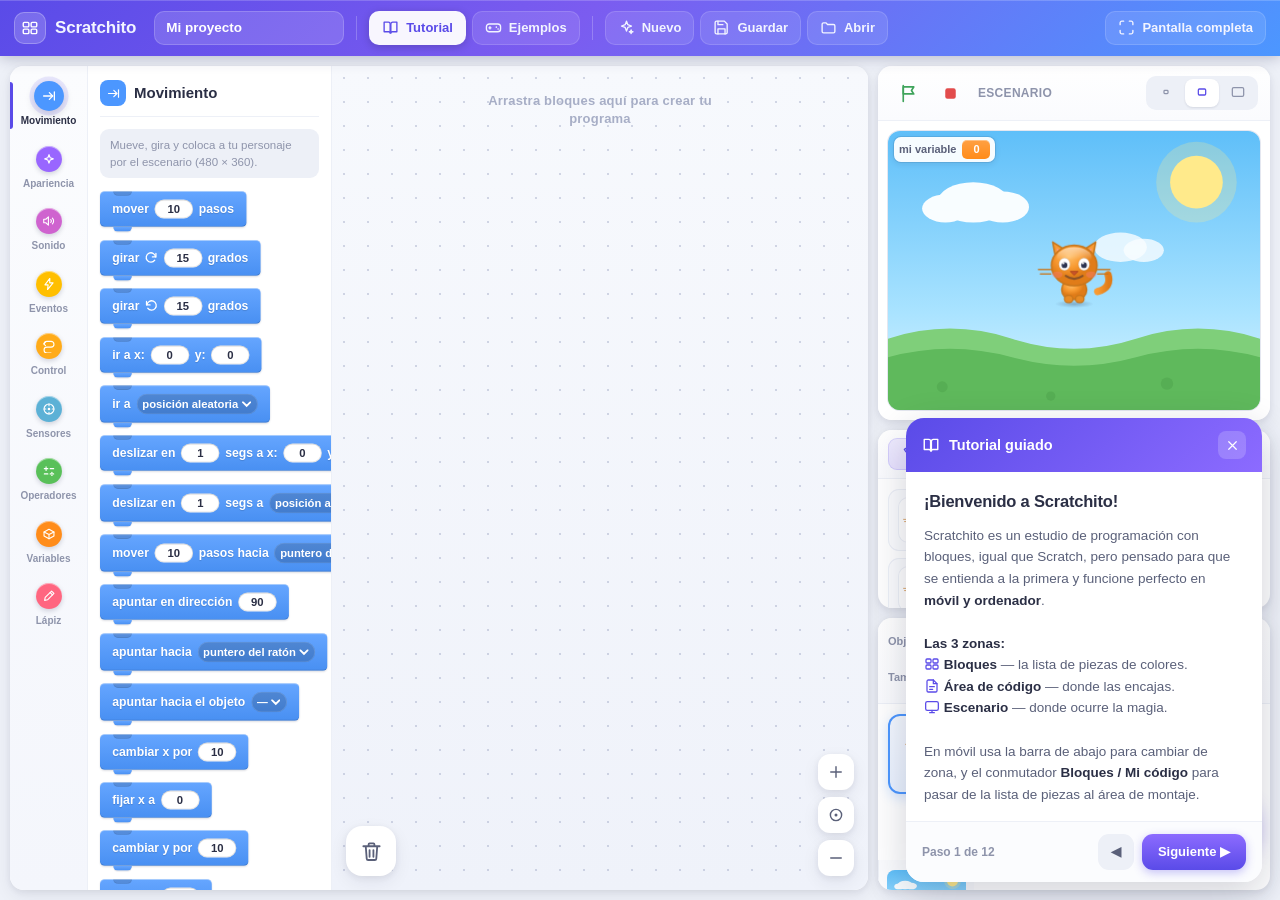
==== src.html @ 015745b8 "Scratchito: réplica de Scratch 3.0 en español para móvil y escritorio" ====
<!DOCTYPE html>
<html lang="es">
<head>
<meta charset="utf-8">
<meta name="viewport" content="width=device-width,initial-scale=1,maximum-scale=1,user-scalable=no,viewport-fit=cover">
<meta name="theme-color" content="#5A4BE8">
<title>Scratchito · Estudio de programación con bloques</title>
<link rel="icon" href="data:image/svg+xml,%3Csvg xmlns='http://www.w3.org/2000/svg' viewBox='0 0 24 24'%3E%3Crect width='24' height='24' rx='6' fill='%235A4BE8'/%3E%3Cg fill='white'%3E%3Crect x='4.5' y='5' width='6.4' height='5.4' rx='1.4'/%3E%3Crect x='13.1' y='5' width='6.4' height='5.4' rx='1.4'/%3E%3Crect x='4.5' y='13.6' width='6.4' height='5.4' rx='1.4'/%3E%3Crect x='13.1' y='13.6' width='6.4' height='5.4' rx='1.4'/%3E%3C/g%3E%3C/svg%3E">
<link rel="stylesheet" href="icons.css">
<link rel="stylesheet" href="styles.css">
</head>
<body data-view="stage" data-pane="palette">
<div id="app">

  <!-- ===== Barra superior ===== -->
  <header class="topbar">
    <div class="logo"><span class="cat"><span class="ic ic-bricks"></span></span><span class="t">Scratchito</span></div>
    <input class="projname" id="projName" placeholder="Mi proyecto" value="Mi proyecto">
    <div class="sep"></div>
    <button class="tbtn primary" id="btnTut"><span class="ic ic-book"></span><span class="t">Tutorial</span></button>
    <button class="tbtn" id="btnEjemplos"><span class="ic ic-game"></span><span class="t">Ejemplos</span></button>
    <div class="sep"></div>
    <button class="tbtn" id="btnNew"><span class="ic ic-sparkle"></span><span class="t">Nuevo</span></button>
    <button class="tbtn" id="btnSave"><span class="ic ic-save"></span><span class="t">Guardar</span></button>
    <button class="tbtn" id="btnLoad"><span class="ic ic-folder"></span><span class="t">Abrir</span></button>
    <input type="file" id="fileIn" accept=".json" class="hidden">
    <div class="spacer"></div>
    <button class="tbtn" id="btnFull"><span class="ic ic-expand"></span><span class="t">Pantalla completa</span></button>
  </header>

  <!-- Barra de ejecución fija (solo móvil) -->
  <div class="runbar" id="runbar">
    <button class="runbtn run-go" id="mFlag" title="Ejecutar"><span class="ic ic-flag"></span></button>
    <button class="runbtn run-stop" id="mStop" title="Detener"><span class="ic ic-stop"></span></button>
    <span class="rb-name" id="mName">Mi proyecto</span>
    <button class="rb-menu" id="mMenu" title="Más opciones"><span class="ic ic-dots"></span></button>
  </div>

  <div class="main">

    <!-- ===== Editor: rail + paleta + lienzo ===== -->
    <section class="editor">
      <div class="codeswitch">
        <button data-pane="palette" class="on"><span class="ic ic-bricks"></span> Bloques</button>
        <button data-pane="canvas"><span class="ic ic-script"></span> Mi código <span id="blkCount"></span></button>
      </div>
      <nav class="cats" id="cats"></nav>
      <div class="palette" id="palette"></div>
      <div class="canvas-wrap">
        <div id="canvas"><div id="scriptLayer"></div></div>
        <div class="canvas-hint" id="canvasHint">Arrastra bloques aquí para crear tu programa</div>
        <button class="trash" id="trash" title="Arrastra un bloque aquí para borrarlo"><span class="ic ic-trash ic-xl"></span></button>
        <div class="canvas-tools">
          <button class="ctool" id="zin" title="Acercar"><span class="ic ic-plus"></span></button>
          <button class="ctool" id="zreset" title="Tamaño normal"><span class="ic ic-target"></span></button>
          <button class="ctool" id="zout" title="Alejar"><span class="ic ic-minus"></span></button>
        </div>
      </div>
    </section>

    <!-- ===== Escenario + paneles ===== -->
    <aside class="stage-col">

      <div class="stage-card-main">
        <div class="stage-head">
          <button class="runbtn run-go" id="flag" title="Ejecutar (bandera verde)"><span class="ic ic-flag"></span></button>
          <button class="runbtn run-stop" id="stopb" title="Detener todo"><span class="ic ic-stop"></span></button>
          <span class="stage-title">Escenario</span>
          <div class="size-btns">
            <button data-mode="small" title="Pequeño"><span class="ic ic-sq-s"></span></button>
            <button data-mode="normal" class="active" title="Normal"><span class="ic ic-sq-m"></span></button>
            <button data-mode="big" title="Grande"><span class="ic ic-sq-l"></span></button>
          </div>
        </div>
        <div class="stage-holder">
          <div id="stage">
            <img id="stageBg" alt="">
            <canvas id="penLayer" width="480" height="360"></canvas>
            <div id="askBox"><input id="askInput" placeholder="Escribe tu respuesta..."><button id="askOk"><span class="ic ic-check"></span></button></div>
          </div>
        </div>
      </div>

      <div class="right-stack">

        <div class="card" style="flex:0 1 auto;max-height:238px">
          <div class="tabs">
            <button class="tab active" data-tab="costumes"><span class="ic ic-shirt"></span> Disfraces</button>
            <button class="tab" data-tab="sounds"><span class="ic ic-speaker"></span> Sonidos</button>
          </div>
          <div id="assetsPane"></div>
        </div>

        <div class="card sprite-panel" style="flex:1 1 auto">
          <div class="sprite-list-wrap">
            <div class="sp-info">
              <label class="sp-field">Objeto <input id="fName" class="name"></label>
              <label class="sp-field">x <input id="fX" inputmode="numeric"></label>
              <label class="sp-field">y <input id="fY" inputmode="numeric"></label>
              <label class="sp-field">Tam <input id="fSize" inputmode="numeric"></label>
              <label class="sp-field">Dir <input id="fDir" inputmode="numeric"></label>
              <button id="fShow" title="Mostrar / ocultar"><span class="ic ic-eye"></span></button>
            </div>
            <div class="sprite-list" id="spriteList"></div>
            <button class="addbtn" id="addSprite" title="Añadir personaje"><span class="ic ic-user-plus ic-xl"></span></button>
          </div>
          <div class="stage-card">
            <img class="thumb" id="stageThumb" alt="">
            Fondo
            <button class="minibtn accent" id="addBackdrop" style="margin-top:8px;width:100%"><span class="ic ic-image"></span></button>
          </div>
        </div>

      </div>
    </aside>
  </div>

  <!-- ===== Barra inferior móvil ===== -->
  <nav class="mobile-tabs">
    <button data-view="stage"><span class="ic ic-stage ic-xl"></span>Escenario</button>
    <button data-view="code"><span class="ic ic-bricks ic-xl"></span>Código</button>
    <button data-view="assets"><span class="ic ic-shirt ic-xl"></span>Recursos</button>
  </nav>
  <button class="fab-swap" id="fabSwap" title="Cambiar entre bloques y código"><span class="ic ic-script"></span></button>
</div>

<!-- ===== Tutorial ===== -->
<div id="tutorial">
  <header><span class="ic ic-book"></span> Tutorial guiado <button class="x" id="tutClose"><span class="ic ic-close"></span></button></header>
  <div id="tutStep"></div>
  <div id="tutFoot">
    <span class="prog" id="tutProg"></span>
    <div style="flex:1"></div>
    <button class="ghost" id="tutPrev">◀</button>
    <button id="tutNext">Siguiente ▶</button>
  </div>
</div>

<!-- ===== Modal selector ===== -->
<div class="modal-bg" id="picker">
  <div class="modal">
    <header><span id="pickerTitle">Elegir</span><button class="x" id="pickerClose"><span class="ic ic-close"></span></button></header>
    <div class="body" id="pickerBody"></div>
  </div>
</div>

<div class="toast" id="toast"></div>

<script src="assets.js"></script>
<script src="library.js"></script>
<script src="blocks.js"></script>
<script src="app.js"></script>
<script src="tutorial.js"></script>
</body>
</html>
---- icons.css ----
/* ===================================================================
   SISTEMA DE ICONOS CSS
   Iconos vectoriales dibujados con máscaras SVG: heredan el color del
   texto (currentColor), son nítidos en cualquier pantalla y sustituyen
   por completo a los emojis del interfaz.
   =================================================================== */
.ic{
  display:inline-block;width:1.15em;height:1.15em;flex:0 0 auto;vertical-align:-.19em;
  background-color:currentColor;
  -webkit-mask-repeat:no-repeat;mask-repeat:no-repeat;
  -webkit-mask-position:center;mask-position:center;
  -webkit-mask-size:contain;mask-size:contain;
}
.ic-lg{width:1.5em;height:1.5em;vertical-align:-.32em}
.ic-xl{width:22px;height:22px}

.ic-flag{-webkit-mask-image:url("data:image/svg+xml,%3Csvg%20xmlns%3D%27http%3A%2F%2Fwww.w3.org%2F2000%2Fsvg%27%20viewBox%3D%270%200%2024%2024%27%20fill%3D%27none%27%20stroke%3D%27black%27%20stroke-width%3D%271.9%27%20stroke-linecap%3D%27round%27%20stroke-linejoin%3D%27round%27%3E%3Cpath%20d%3D%27M6%203v18%27%2F%3E%3Cpath%20d%3D%27M6%204.5h12l-2.6%204%202.6%204H6z%27%2F%3E%3C%2Fsvg%3E");mask-image:url("data:image/svg+xml,%3Csvg%20xmlns%3D%27http%3A%2F%2Fwww.w3.org%2F2000%2Fsvg%27%20viewBox%3D%270%200%2024%2024%27%20fill%3D%27none%27%20stroke%3D%27black%27%20stroke-width%3D%271.9%27%20stroke-linecap%3D%27round%27%20stroke-linejoin%3D%27round%27%3E%3Cpath%20d%3D%27M6%203v18%27%2F%3E%3Cpath%20d%3D%27M6%204.5h12l-2.6%204%202.6%204H6z%27%2F%3E%3C%2Fsvg%3E")}
.ic-stop{-webkit-mask-image:url("data:image/svg+xml,%3Csvg%20xmlns%3D%27http%3A%2F%2Fwww.w3.org%2F2000%2Fsvg%27%20viewBox%3D%270%200%2024%2024%27%20fill%3D%27none%27%20stroke%3D%27black%27%20stroke-width%3D%271.9%27%20stroke-linecap%3D%27round%27%20stroke-linejoin%3D%27round%27%3E%3Crect%20x%3D%276%27%20y%3D%276%27%20width%3D%2712%27%20height%3D%2712%27%20rx%3D%272.5%27%20fill%3D%27black%27%20stroke%3D%27none%27%2F%3E%3C%2Fsvg%3E");mask-image:url("data:image/svg+xml,%3Csvg%20xmlns%3D%27http%3A%2F%2Fwww.w3.org%2F2000%2Fsvg%27%20viewBox%3D%270%200%2024%2024%27%20fill%3D%27none%27%20stroke%3D%27black%27%20stroke-width%3D%271.9%27%20stroke-linecap%3D%27round%27%20stroke-linejoin%3D%27round%27%3E%3Crect%20x%3D%276%27%20y%3D%276%27%20width%3D%2712%27%20height%3D%2712%27%20rx%3D%272.5%27%20fill%3D%27black%27%20stroke%3D%27none%27%2F%3E%3C%2Fsvg%3E")}
.ic-book{-webkit-mask-image:url("data:image/svg+xml,%3Csvg%20xmlns%3D%27http%3A%2F%2Fwww.w3.org%2F2000%2Fsvg%27%20viewBox%3D%270%200%2024%2024%27%20fill%3D%27none%27%20stroke%3D%27black%27%20stroke-width%3D%271.9%27%20stroke-linecap%3D%27round%27%20stroke-linejoin%3D%27round%27%3E%3Cpath%20d%3D%27M3%204.5h6a2.5%202.5%200%200%201%202.5%202.5v13a2%202%200%200%200-2-2H3z%27%2F%3E%3Cpath%20d%3D%27M21%204.5h-6A2.5%202.5%200%200%200%2012.5%207v13a2%202%200%200%201%202-2H21z%27%2F%3E%3C%2Fsvg%3E");mask-image:url("data:image/svg+xml,%3Csvg%20xmlns%3D%27http%3A%2F%2Fwww.w3.org%2F2000%2Fsvg%27%20viewBox%3D%270%200%2024%2024%27%20fill%3D%27none%27%20stroke%3D%27black%27%20stroke-width%3D%271.9%27%20stroke-linecap%3D%27round%27%20stroke-linejoin%3D%27round%27%3E%3Cpath%20d%3D%27M3%204.5h6a2.5%202.5%200%200%201%202.5%202.5v13a2%202%200%200%200-2-2H3z%27%2F%3E%3Cpath%20d%3D%27M21%204.5h-6A2.5%202.5%200%200%200%2012.5%207v13a2%202%200%200%201%202-2H21z%27%2F%3E%3C%2Fsvg%3E")}
.ic-game{-webkit-mask-image:url("data:image/svg+xml,%3Csvg%20xmlns%3D%27http%3A%2F%2Fwww.w3.org%2F2000%2Fsvg%27%20viewBox%3D%270%200%2024%2024%27%20fill%3D%27none%27%20stroke%3D%27black%27%20stroke-width%3D%271.9%27%20stroke-linecap%3D%27round%27%20stroke-linejoin%3D%27round%27%3E%3Crect%20x%3D%272%27%20y%3D%277%27%20width%3D%2720%27%20height%3D%2711%27%20rx%3D%274%27%2F%3E%3Cpath%20d%3D%27M7%2011v3M5.5%2012.5h3%27%2F%3E%3Ccircle%20cx%3D%2716%27%20cy%3D%2711.5%27%20r%3D%271.1%27%20fill%3D%27black%27%20stroke%3D%27none%27%2F%3E%3Ccircle%20cx%3D%2718.5%27%20cy%3D%2714%27%20r%3D%271.1%27%20fill%3D%27black%27%20stroke%3D%27none%27%2F%3E%3C%2Fsvg%3E");mask-image:url("data:image/svg+xml,%3Csvg%20xmlns%3D%27http%3A%2F%2Fwww.w3.org%2F2000%2Fsvg%27%20viewBox%3D%270%200%2024%2024%27%20fill%3D%27none%27%20stroke%3D%27black%27%20stroke-width%3D%271.9%27%20stroke-linecap%3D%27round%27%20stroke-linejoin%3D%27round%27%3E%3Crect%20x%3D%272%27%20y%3D%277%27%20width%3D%2720%27%20height%3D%2711%27%20rx%3D%274%27%2F%3E%3Cpath%20d%3D%27M7%2011v3M5.5%2012.5h3%27%2F%3E%3Ccircle%20cx%3D%2716%27%20cy%3D%2711.5%27%20r%3D%271.1%27%20fill%3D%27black%27%20stroke%3D%27none%27%2F%3E%3Ccircle%20cx%3D%2718.5%27%20cy%3D%2714%27%20r%3D%271.1%27%20fill%3D%27black%27%20stroke%3D%27none%27%2F%3E%3C%2Fsvg%3E")}
.ic-sparkle{-webkit-mask-image:url("data:image/svg+xml,%3Csvg%20xmlns%3D%27http%3A%2F%2Fwww.w3.org%2F2000%2Fsvg%27%20viewBox%3D%270%200%2024%2024%27%20fill%3D%27none%27%20stroke%3D%27black%27%20stroke-width%3D%271.9%27%20stroke-linecap%3D%27round%27%20stroke-linejoin%3D%27round%27%3E%3Cpath%20d%3D%27M12%203l1.9%205.1L19%2010l-5.1%201.9L12%2017l-1.9-5.1L5%2010l5.1-1.9z%27%2F%3E%3Cpath%20d%3D%27M18.5%2015.5l.7%201.8%201.8.7-1.8.7-.7%201.8-.7-1.8-1.8-.7%201.8-.7z%27%2F%3E%3C%2Fsvg%3E");mask-image:url("data:image/svg+xml,%3Csvg%20xmlns%3D%27http%3A%2F%2Fwww.w3.org%2F2000%2Fsvg%27%20viewBox%3D%270%200%2024%2024%27%20fill%3D%27none%27%20stroke%3D%27black%27%20stroke-width%3D%271.9%27%20stroke-linecap%3D%27round%27%20stroke-linejoin%3D%27round%27%3E%3Cpath%20d%3D%27M12%203l1.9%205.1L19%2010l-5.1%201.9L12%2017l-1.9-5.1L5%2010l5.1-1.9z%27%2F%3E%3Cpath%20d%3D%27M18.5%2015.5l.7%201.8%201.8.7-1.8.7-.7%201.8-.7-1.8-1.8-.7%201.8-.7z%27%2F%3E%3C%2Fsvg%3E")}
.ic-save{-webkit-mask-image:url("data:image/svg+xml,%3Csvg%20xmlns%3D%27http%3A%2F%2Fwww.w3.org%2F2000%2Fsvg%27%20viewBox%3D%270%200%2024%2024%27%20fill%3D%27none%27%20stroke%3D%27black%27%20stroke-width%3D%271.9%27%20stroke-linecap%3D%27round%27%20stroke-linejoin%3D%27round%27%3E%3Cpath%20d%3D%27M5%203h11l4%204v12a2%202%200%200%201-2%202H5a2%202%200%200%201-2-2V5a2%202%200%200%201%202-2z%27%2F%3E%3Cpath%20d%3D%27M7%2021v-7h10v7M7%203v5h7%27%2F%3E%3C%2Fsvg%3E");mask-image:url("data:image/svg+xml,%3Csvg%20xmlns%3D%27http%3A%2F%2Fwww.w3.org%2F2000%2Fsvg%27%20viewBox%3D%270%200%2024%2024%27%20fill%3D%27none%27%20stroke%3D%27black%27%20stroke-width%3D%271.9%27%20stroke-linecap%3D%27round%27%20stroke-linejoin%3D%27round%27%3E%3Cpath%20d%3D%27M5%203h11l4%204v12a2%202%200%200%201-2%202H5a2%202%200%200%201-2-2V5a2%202%200%200%201%202-2z%27%2F%3E%3Cpath%20d%3D%27M7%2021v-7h10v7M7%203v5h7%27%2F%3E%3C%2Fsvg%3E")}
.ic-folder{-webkit-mask-image:url("data:image/svg+xml,%3Csvg%20xmlns%3D%27http%3A%2F%2Fwww.w3.org%2F2000%2Fsvg%27%20viewBox%3D%270%200%2024%2024%27%20fill%3D%27none%27%20stroke%3D%27black%27%20stroke-width%3D%271.9%27%20stroke-linecap%3D%27round%27%20stroke-linejoin%3D%27round%27%3E%3Cpath%20d%3D%27M3%207.5A2%202%200%200%201%205%205.5h3.6l2%202.2H19a2%202%200%200%201%202%202v7.8a2%202%200%200%201-2%202H5a2%202%200%200%201-2-2z%27%2F%3E%3C%2Fsvg%3E");mask-image:url("data:image/svg+xml,%3Csvg%20xmlns%3D%27http%3A%2F%2Fwww.w3.org%2F2000%2Fsvg%27%20viewBox%3D%270%200%2024%2024%27%20fill%3D%27none%27%20stroke%3D%27black%27%20stroke-width%3D%271.9%27%20stroke-linecap%3D%27round%27%20stroke-linejoin%3D%27round%27%3E%3Cpath%20d%3D%27M3%207.5A2%202%200%200%201%205%205.5h3.6l2%202.2H19a2%202%200%200%201%202%202v7.8a2%202%200%200%201-2%202H5a2%202%200%200%201-2-2z%27%2F%3E%3C%2Fsvg%3E")}
.ic-expand{-webkit-mask-image:url("data:image/svg+xml,%3Csvg%20xmlns%3D%27http%3A%2F%2Fwww.w3.org%2F2000%2Fsvg%27%20viewBox%3D%270%200%2024%2024%27%20fill%3D%27none%27%20stroke%3D%27black%27%20stroke-width%3D%271.9%27%20stroke-linecap%3D%27round%27%20stroke-linejoin%3D%27round%27%3E%3Cpath%20d%3D%27M8%203H5.5A2.5%202.5%200%200%200%203%205.5V8M16%203h2.5A2.5%202.5%200%200%201%2021%205.5V8M21%2016v2.5a2.5%202.5%200%200%201-2.5%202.5H16M3%2016v2.5A2.5%202.5%200%200%200%205.5%2021H8%27%2F%3E%3C%2Fsvg%3E");mask-image:url("data:image/svg+xml,%3Csvg%20xmlns%3D%27http%3A%2F%2Fwww.w3.org%2F2000%2Fsvg%27%20viewBox%3D%270%200%2024%2024%27%20fill%3D%27none%27%20stroke%3D%27black%27%20stroke-width%3D%271.9%27%20stroke-linecap%3D%27round%27%20stroke-linejoin%3D%27round%27%3E%3Cpath%20d%3D%27M8%203H5.5A2.5%202.5%200%200%200%203%205.5V8M16%203h2.5A2.5%202.5%200%200%201%2021%205.5V8M21%2016v2.5a2.5%202.5%200%200%201-2.5%202.5H16M3%2016v2.5A2.5%202.5%200%200%200%205.5%2021H8%27%2F%3E%3C%2Fsvg%3E")}
.ic-dots{-webkit-mask-image:url("data:image/svg+xml,%3Csvg%20xmlns%3D%27http%3A%2F%2Fwww.w3.org%2F2000%2Fsvg%27%20viewBox%3D%270%200%2024%2024%27%20fill%3D%27none%27%20stroke%3D%27black%27%20stroke-width%3D%271.9%27%20stroke-linecap%3D%27round%27%20stroke-linejoin%3D%27round%27%3E%3Ccircle%20cx%3D%275%27%20cy%3D%2712%27%20r%3D%271.7%27%20fill%3D%27black%27%20stroke%3D%27none%27%2F%3E%3Ccircle%20cx%3D%2712%27%20cy%3D%2712%27%20r%3D%271.7%27%20fill%3D%27black%27%20stroke%3D%27none%27%2F%3E%3Ccircle%20cx%3D%2719%27%20cy%3D%2712%27%20r%3D%271.7%27%20fill%3D%27black%27%20stroke%3D%27none%27%2F%3E%3C%2Fsvg%3E");mask-image:url("data:image/svg+xml,%3Csvg%20xmlns%3D%27http%3A%2F%2Fwww.w3.org%2F2000%2Fsvg%27%20viewBox%3D%270%200%2024%2024%27%20fill%3D%27none%27%20stroke%3D%27black%27%20stroke-width%3D%271.9%27%20stroke-linecap%3D%27round%27%20stroke-linejoin%3D%27round%27%3E%3Ccircle%20cx%3D%275%27%20cy%3D%2712%27%20r%3D%271.7%27%20fill%3D%27black%27%20stroke%3D%27none%27%2F%3E%3Ccircle%20cx%3D%2712%27%20cy%3D%2712%27%20r%3D%271.7%27%20fill%3D%27black%27%20stroke%3D%27none%27%2F%3E%3Ccircle%20cx%3D%2719%27%20cy%3D%2712%27%20r%3D%271.7%27%20fill%3D%27black%27%20stroke%3D%27none%27%2F%3E%3C%2Fsvg%3E")}
.ic-trash{-webkit-mask-image:url("data:image/svg+xml,%3Csvg%20xmlns%3D%27http%3A%2F%2Fwww.w3.org%2F2000%2Fsvg%27%20viewBox%3D%270%200%2024%2024%27%20fill%3D%27none%27%20stroke%3D%27black%27%20stroke-width%3D%271.9%27%20stroke-linecap%3D%27round%27%20stroke-linejoin%3D%27round%27%3E%3Cpath%20d%3D%27M3.5%206.5h17M9%206.5V4.5a1%201%200%200%201%201-1h4a1%201%200%200%201%201%201v2M6%206.5l1%2013a1.5%201.5%200%200%200%201.5%201.4h7A1.5%201.5%200%200%200%2017%2019.5l1-13%27%2F%3E%3Cpath%20d%3D%27M10%2010.5v7M14%2010.5v7%27%2F%3E%3C%2Fsvg%3E");mask-image:url("data:image/svg+xml,%3Csvg%20xmlns%3D%27http%3A%2F%2Fwww.w3.org%2F2000%2Fsvg%27%20viewBox%3D%270%200%2024%2024%27%20fill%3D%27none%27%20stroke%3D%27black%27%20stroke-width%3D%271.9%27%20stroke-linecap%3D%27round%27%20stroke-linejoin%3D%27round%27%3E%3Cpath%20d%3D%27M3.5%206.5h17M9%206.5V4.5a1%201%200%200%201%201-1h4a1%201%200%200%201%201%201v2M6%206.5l1%2013a1.5%201.5%200%200%200%201.5%201.4h7A1.5%201.5%200%200%200%2017%2019.5l1-13%27%2F%3E%3Cpath%20d%3D%27M10%2010.5v7M14%2010.5v7%27%2F%3E%3C%2Fsvg%3E")}
.ic-plus{-webkit-mask-image:url("data:image/svg+xml,%3Csvg%20xmlns%3D%27http%3A%2F%2Fwww.w3.org%2F2000%2Fsvg%27%20viewBox%3D%270%200%2024%2024%27%20fill%3D%27none%27%20stroke%3D%27black%27%20stroke-width%3D%271.9%27%20stroke-linecap%3D%27round%27%20stroke-linejoin%3D%27round%27%3E%3Cpath%20d%3D%27M12%205v14M5%2012h14%27%2F%3E%3C%2Fsvg%3E");mask-image:url("data:image/svg+xml,%3Csvg%20xmlns%3D%27http%3A%2F%2Fwww.w3.org%2F2000%2Fsvg%27%20viewBox%3D%270%200%2024%2024%27%20fill%3D%27none%27%20stroke%3D%27black%27%20stroke-width%3D%271.9%27%20stroke-linecap%3D%27round%27%20stroke-linejoin%3D%27round%27%3E%3Cpath%20d%3D%27M12%205v14M5%2012h14%27%2F%3E%3C%2Fsvg%3E")}
.ic-minus{-webkit-mask-image:url("data:image/svg+xml,%3Csvg%20xmlns%3D%27http%3A%2F%2Fwww.w3.org%2F2000%2Fsvg%27%20viewBox%3D%270%200%2024%2024%27%20fill%3D%27none%27%20stroke%3D%27black%27%20stroke-width%3D%271.9%27%20stroke-linecap%3D%27round%27%20stroke-linejoin%3D%27round%27%3E%3Cpath%20d%3D%27M5%2012h14%27%2F%3E%3C%2Fsvg%3E");mask-image:url("data:image/svg+xml,%3Csvg%20xmlns%3D%27http%3A%2F%2Fwww.w3.org%2F2000%2Fsvg%27%20viewBox%3D%270%200%2024%2024%27%20fill%3D%27none%27%20stroke%3D%27black%27%20stroke-width%3D%271.9%27%20stroke-linecap%3D%27round%27%20stroke-linejoin%3D%27round%27%3E%3Cpath%20d%3D%27M5%2012h14%27%2F%3E%3C%2Fsvg%3E")}
.ic-target{-webkit-mask-image:url("data:image/svg+xml,%3Csvg%20xmlns%3D%27http%3A%2F%2Fwww.w3.org%2F2000%2Fsvg%27%20viewBox%3D%270%200%2024%2024%27%20fill%3D%27none%27%20stroke%3D%27black%27%20stroke-width%3D%271.9%27%20stroke-linecap%3D%27round%27%20stroke-linejoin%3D%27round%27%3E%3Ccircle%20cx%3D%2712%27%20cy%3D%2712%27%20r%3D%277.5%27%2F%3E%3Ccircle%20cx%3D%2712%27%20cy%3D%2712%27%20r%3D%272%27%20fill%3D%27black%27%20stroke%3D%27none%27%2F%3E%3C%2Fsvg%3E");mask-image:url("data:image/svg+xml,%3Csvg%20xmlns%3D%27http%3A%2F%2Fwww.w3.org%2F2000%2Fsvg%27%20viewBox%3D%270%200%2024%2024%27%20fill%3D%27none%27%20stroke%3D%27black%27%20stroke-width%3D%271.9%27%20stroke-linecap%3D%27round%27%20stroke-linejoin%3D%27round%27%3E%3Ccircle%20cx%3D%2712%27%20cy%3D%2712%27%20r%3D%277.5%27%2F%3E%3Ccircle%20cx%3D%2712%27%20cy%3D%2712%27%20r%3D%272%27%20fill%3D%27black%27%20stroke%3D%27none%27%2F%3E%3C%2Fsvg%3E")}
.ic-check{-webkit-mask-image:url("data:image/svg+xml,%3Csvg%20xmlns%3D%27http%3A%2F%2Fwww.w3.org%2F2000%2Fsvg%27%20viewBox%3D%270%200%2024%2024%27%20fill%3D%27none%27%20stroke%3D%27black%27%20stroke-width%3D%271.9%27%20stroke-linecap%3D%27round%27%20stroke-linejoin%3D%27round%27%3E%3Cpath%20d%3D%27M4.5%2012.5l5%205%2010-11%27%2F%3E%3C%2Fsvg%3E");mask-image:url("data:image/svg+xml,%3Csvg%20xmlns%3D%27http%3A%2F%2Fwww.w3.org%2F2000%2Fsvg%27%20viewBox%3D%270%200%2024%2024%27%20fill%3D%27none%27%20stroke%3D%27black%27%20stroke-width%3D%271.9%27%20stroke-linecap%3D%27round%27%20stroke-linejoin%3D%27round%27%3E%3Cpath%20d%3D%27M4.5%2012.5l5%205%2010-11%27%2F%3E%3C%2Fsvg%3E")}
.ic-close{-webkit-mask-image:url("data:image/svg+xml,%3Csvg%20xmlns%3D%27http%3A%2F%2Fwww.w3.org%2F2000%2Fsvg%27%20viewBox%3D%270%200%2024%2024%27%20fill%3D%27none%27%20stroke%3D%27black%27%20stroke-width%3D%271.9%27%20stroke-linecap%3D%27round%27%20stroke-linejoin%3D%27round%27%3E%3Cpath%20d%3D%27M6%206l12%2012M18%206L6%2018%27%2F%3E%3C%2Fsvg%3E");mask-image:url("data:image/svg+xml,%3Csvg%20xmlns%3D%27http%3A%2F%2Fwww.w3.org%2F2000%2Fsvg%27%20viewBox%3D%270%200%2024%2024%27%20fill%3D%27none%27%20stroke%3D%27black%27%20stroke-width%3D%271.9%27%20stroke-linecap%3D%27round%27%20stroke-linejoin%3D%27round%27%3E%3Cpath%20d%3D%27M6%206l12%2012M18%206L6%2018%27%2F%3E%3C%2Fsvg%3E")}
.ic-search{-webkit-mask-image:url("data:image/svg+xml,%3Csvg%20xmlns%3D%27http%3A%2F%2Fwww.w3.org%2F2000%2Fsvg%27%20viewBox%3D%270%200%2024%2024%27%20fill%3D%27none%27%20stroke%3D%27black%27%20stroke-width%3D%271.9%27%20stroke-linecap%3D%27round%27%20stroke-linejoin%3D%27round%27%3E%3Ccircle%20cx%3D%2711%27%20cy%3D%2711%27%20r%3D%276.5%27%2F%3E%3Cpath%20d%3D%27M16%2016l4.5%204.5%27%2F%3E%3C%2Fsvg%3E");mask-image:url("data:image/svg+xml,%3Csvg%20xmlns%3D%27http%3A%2F%2Fwww.w3.org%2F2000%2Fsvg%27%20viewBox%3D%270%200%2024%2024%27%20fill%3D%27none%27%20stroke%3D%27black%27%20stroke-width%3D%271.9%27%20stroke-linecap%3D%27round%27%20stroke-linejoin%3D%27round%27%3E%3Ccircle%20cx%3D%2711%27%20cy%3D%2711%27%20r%3D%276.5%27%2F%3E%3Cpath%20d%3D%27M16%2016l4.5%204.5%27%2F%3E%3C%2Fsvg%3E")}
.ic-eye{-webkit-mask-image:url("data:image/svg+xml,%3Csvg%20xmlns%3D%27http%3A%2F%2Fwww.w3.org%2F2000%2Fsvg%27%20viewBox%3D%270%200%2024%2024%27%20fill%3D%27none%27%20stroke%3D%27black%27%20stroke-width%3D%271.9%27%20stroke-linecap%3D%27round%27%20stroke-linejoin%3D%27round%27%3E%3Cpath%20d%3D%27M2.5%2012S6%205.5%2012%205.5%2021.5%2012%2021.5%2012%2018%2018.5%2012%2018.5%202.5%2012%202.5%2012z%27%2F%3E%3Ccircle%20cx%3D%2712%27%20cy%3D%2712%27%20r%3D%272.8%27%2F%3E%3C%2Fsvg%3E");mask-image:url("data:image/svg+xml,%3Csvg%20xmlns%3D%27http%3A%2F%2Fwww.w3.org%2F2000%2Fsvg%27%20viewBox%3D%270%200%2024%2024%27%20fill%3D%27none%27%20stroke%3D%27black%27%20stroke-width%3D%271.9%27%20stroke-linecap%3D%27round%27%20stroke-linejoin%3D%27round%27%3E%3Cpath%20d%3D%27M2.5%2012S6%205.5%2012%205.5%2021.5%2012%2021.5%2012%2018%2018.5%2012%2018.5%202.5%2012%202.5%2012z%27%2F%3E%3Ccircle%20cx%3D%2712%27%20cy%3D%2712%27%20r%3D%272.8%27%2F%3E%3C%2Fsvg%3E")}
.ic-eye-off{-webkit-mask-image:url("data:image/svg+xml,%3Csvg%20xmlns%3D%27http%3A%2F%2Fwww.w3.org%2F2000%2Fsvg%27%20viewBox%3D%270%200%2024%2024%27%20fill%3D%27none%27%20stroke%3D%27black%27%20stroke-width%3D%271.9%27%20stroke-linecap%3D%27round%27%20stroke-linejoin%3D%27round%27%3E%3Cpath%20d%3D%27M4%204l16%2016%27%2F%3E%3Cpath%20d%3D%27M9.6%206.1A9%209%200%200%201%2012%205.5c6%200%209.5%206.5%209.5%206.5a17%2017%200%200%201-3.3%204.1M6.2%208.2A17%2017%200%200%200%202.5%2012S6%2018.5%2012%2018.5a9%209%200%200%200%202.6-.4%27%2F%3E%3Cpath%20d%3D%27M9.9%209.9a3%203%200%200%200%204.2%204.2%27%2F%3E%3C%2Fsvg%3E");mask-image:url("data:image/svg+xml,%3Csvg%20xmlns%3D%27http%3A%2F%2Fwww.w3.org%2F2000%2Fsvg%27%20viewBox%3D%270%200%2024%2024%27%20fill%3D%27none%27%20stroke%3D%27black%27%20stroke-width%3D%271.9%27%20stroke-linecap%3D%27round%27%20stroke-linejoin%3D%27round%27%3E%3Cpath%20d%3D%27M4%204l16%2016%27%2F%3E%3Cpath%20d%3D%27M9.6%206.1A9%209%200%200%201%2012%205.5c6%200%209.5%206.5%209.5%206.5a17%2017%200%200%201-3.3%204.1M6.2%208.2A17%2017%200%200%200%202.5%2012S6%2018.5%2012%2018.5a9%209%200%200%200%202.6-.4%27%2F%3E%3Cpath%20d%3D%27M9.9%209.9a3%203%200%200%200%204.2%204.2%27%2F%3E%3C%2Fsvg%3E")}
.ic-stage{-webkit-mask-image:url("data:image/svg+xml,%3Csvg%20xmlns%3D%27http%3A%2F%2Fwww.w3.org%2F2000%2Fsvg%27%20viewBox%3D%270%200%2024%2024%27%20fill%3D%27none%27%20stroke%3D%27black%27%20stroke-width%3D%271.9%27%20stroke-linecap%3D%27round%27%20stroke-linejoin%3D%27round%27%3E%3Crect%20x%3D%272.5%27%20y%3D%274%27%20width%3D%2719%27%20height%3D%2713%27%20rx%3D%272.5%27%2F%3E%3Cpath%20d%3D%27M8.5%2020.5h7M12%2017v3.5%27%2F%3E%3C%2Fsvg%3E");mask-image:url("data:image/svg+xml,%3Csvg%20xmlns%3D%27http%3A%2F%2Fwww.w3.org%2F2000%2Fsvg%27%20viewBox%3D%270%200%2024%2024%27%20fill%3D%27none%27%20stroke%3D%27black%27%20stroke-width%3D%271.9%27%20stroke-linecap%3D%27round%27%20stroke-linejoin%3D%27round%27%3E%3Crect%20x%3D%272.5%27%20y%3D%274%27%20width%3D%2719%27%20height%3D%2713%27%20rx%3D%272.5%27%2F%3E%3Cpath%20d%3D%27M8.5%2020.5h7M12%2017v3.5%27%2F%3E%3C%2Fsvg%3E")}
.ic-bricks{-webkit-mask-image:url("data:image/svg+xml,%3Csvg%20xmlns%3D%27http%3A%2F%2Fwww.w3.org%2F2000%2Fsvg%27%20viewBox%3D%270%200%2024%2024%27%20fill%3D%27none%27%20stroke%3D%27black%27%20stroke-width%3D%271.9%27%20stroke-linecap%3D%27round%27%20stroke-linejoin%3D%27round%27%3E%3Crect%20x%3D%273%27%20y%3D%274.5%27%20width%3D%277.5%27%20height%3D%276%27%20rx%3D%271.5%27%2F%3E%3Crect%20x%3D%2713.5%27%20y%3D%274.5%27%20width%3D%277.5%27%20height%3D%276%27%20rx%3D%271.5%27%2F%3E%3Crect%20x%3D%273%27%20y%3D%2713.5%27%20width%3D%277.5%27%20height%3D%276%27%20rx%3D%271.5%27%2F%3E%3Crect%20x%3D%2713.5%27%20y%3D%2713.5%27%20width%3D%277.5%27%20height%3D%276%27%20rx%3D%271.5%27%2F%3E%3C%2Fsvg%3E");mask-image:url("data:image/svg+xml,%3Csvg%20xmlns%3D%27http%3A%2F%2Fwww.w3.org%2F2000%2Fsvg%27%20viewBox%3D%270%200%2024%2024%27%20fill%3D%27none%27%20stroke%3D%27black%27%20stroke-width%3D%271.9%27%20stroke-linecap%3D%27round%27%20stroke-linejoin%3D%27round%27%3E%3Crect%20x%3D%273%27%20y%3D%274.5%27%20width%3D%277.5%27%20height%3D%276%27%20rx%3D%271.5%27%2F%3E%3Crect%20x%3D%2713.5%27%20y%3D%274.5%27%20width%3D%277.5%27%20height%3D%276%27%20rx%3D%271.5%27%2F%3E%3Crect%20x%3D%273%27%20y%3D%2713.5%27%20width%3D%277.5%27%20height%3D%276%27%20rx%3D%271.5%27%2F%3E%3Crect%20x%3D%2713.5%27%20y%3D%2713.5%27%20width%3D%277.5%27%20height%3D%276%27%20rx%3D%271.5%27%2F%3E%3C%2Fsvg%3E")}
.ic-script{-webkit-mask-image:url("data:image/svg+xml,%3Csvg%20xmlns%3D%27http%3A%2F%2Fwww.w3.org%2F2000%2Fsvg%27%20viewBox%3D%270%200%2024%2024%27%20fill%3D%27none%27%20stroke%3D%27black%27%20stroke-width%3D%271.9%27%20stroke-linecap%3D%27round%27%20stroke-linejoin%3D%27round%27%3E%3Cpath%20d%3D%27M14%203H6.5A2%202%200%200%200%204.5%205v14a2%202%200%200%200%202%202h11a2%202%200%200%200%202-2V8.5z%27%2F%3E%3Cpath%20d%3D%27M14%203v5.5h5.5M8.5%2013h7M8.5%2017h4.5%27%2F%3E%3C%2Fsvg%3E");mask-image:url("data:image/svg+xml,%3Csvg%20xmlns%3D%27http%3A%2F%2Fwww.w3.org%2F2000%2Fsvg%27%20viewBox%3D%270%200%2024%2024%27%20fill%3D%27none%27%20stroke%3D%27black%27%20stroke-width%3D%271.9%27%20stroke-linecap%3D%27round%27%20stroke-linejoin%3D%27round%27%3E%3Cpath%20d%3D%27M14%203H6.5A2%202%200%200%200%204.5%205v14a2%202%200%200%200%202%202h11a2%202%200%200%200%202-2V8.5z%27%2F%3E%3Cpath%20d%3D%27M14%203v5.5h5.5M8.5%2013h7M8.5%2017h4.5%27%2F%3E%3C%2Fsvg%3E")}
.ic-shirt{-webkit-mask-image:url("data:image/svg+xml,%3Csvg%20xmlns%3D%27http%3A%2F%2Fwww.w3.org%2F2000%2Fsvg%27%20viewBox%3D%270%200%2024%2024%27%20fill%3D%27none%27%20stroke%3D%27black%27%20stroke-width%3D%271.9%27%20stroke-linecap%3D%27round%27%20stroke-linejoin%3D%27round%27%3E%3Cpath%20d%3D%27M8.5%203.5L12%205.5l3.5-2%205%203-2.2%203.6-2.3-1.2v11.6h-8V8.9L5.7%2010.1%203.5%206.5z%27%2F%3E%3C%2Fsvg%3E");mask-image:url("data:image/svg+xml,%3Csvg%20xmlns%3D%27http%3A%2F%2Fwww.w3.org%2F2000%2Fsvg%27%20viewBox%3D%270%200%2024%2024%27%20fill%3D%27none%27%20stroke%3D%27black%27%20stroke-width%3D%271.9%27%20stroke-linecap%3D%27round%27%20stroke-linejoin%3D%27round%27%3E%3Cpath%20d%3D%27M8.5%203.5L12%205.5l3.5-2%205%203-2.2%203.6-2.3-1.2v11.6h-8V8.9L5.7%2010.1%203.5%206.5z%27%2F%3E%3C%2Fsvg%3E")}
.ic-speaker{-webkit-mask-image:url("data:image/svg+xml,%3Csvg%20xmlns%3D%27http%3A%2F%2Fwww.w3.org%2F2000%2Fsvg%27%20viewBox%3D%270%200%2024%2024%27%20fill%3D%27none%27%20stroke%3D%27black%27%20stroke-width%3D%271.9%27%20stroke-linecap%3D%27round%27%20stroke-linejoin%3D%27round%27%3E%3Cpath%20d%3D%27M11%205L6.5%209H3v6h3.5L11%2019z%27%2F%3E%3Cpath%20d%3D%27M15%209.5a3.5%203.5%200%200%201%200%205M17.8%207a7%207%200%200%201%200%2010%27%2F%3E%3C%2Fsvg%3E");mask-image:url("data:image/svg+xml,%3Csvg%20xmlns%3D%27http%3A%2F%2Fwww.w3.org%2F2000%2Fsvg%27%20viewBox%3D%270%200%2024%2024%27%20fill%3D%27none%27%20stroke%3D%27black%27%20stroke-width%3D%271.9%27%20stroke-linecap%3D%27round%27%20stroke-linejoin%3D%27round%27%3E%3Cpath%20d%3D%27M11%205L6.5%209H3v6h3.5L11%2019z%27%2F%3E%3Cpath%20d%3D%27M15%209.5a3.5%203.5%200%200%201%200%205M17.8%207a7%207%200%200%201%200%2010%27%2F%3E%3C%2Fsvg%3E")}
.ic-note{-webkit-mask-image:url("data:image/svg+xml,%3Csvg%20xmlns%3D%27http%3A%2F%2Fwww.w3.org%2F2000%2Fsvg%27%20viewBox%3D%270%200%2024%2024%27%20fill%3D%27none%27%20stroke%3D%27black%27%20stroke-width%3D%271.9%27%20stroke-linecap%3D%27round%27%20stroke-linejoin%3D%27round%27%3E%3Cpath%20d%3D%27M9%2018V5.5l10-2V16%27%2F%3E%3Ccircle%20cx%3D%276.5%27%20cy%3D%2718%27%20r%3D%272.6%27%2F%3E%3Ccircle%20cx%3D%2716.5%27%20cy%3D%2716%27%20r%3D%272.6%27%2F%3E%3C%2Fsvg%3E");mask-image:url("data:image/svg+xml,%3Csvg%20xmlns%3D%27http%3A%2F%2Fwww.w3.org%2F2000%2Fsvg%27%20viewBox%3D%270%200%2024%2024%27%20fill%3D%27none%27%20stroke%3D%27black%27%20stroke-width%3D%271.9%27%20stroke-linecap%3D%27round%27%20stroke-linejoin%3D%27round%27%3E%3Cpath%20d%3D%27M9%2018V5.5l10-2V16%27%2F%3E%3Ccircle%20cx%3D%276.5%27%20cy%3D%2718%27%20r%3D%272.6%27%2F%3E%3Ccircle%20cx%3D%2716.5%27%20cy%3D%2716%27%20r%3D%272.6%27%2F%3E%3C%2Fsvg%3E")}
.ic-image{-webkit-mask-image:url("data:image/svg+xml,%3Csvg%20xmlns%3D%27http%3A%2F%2Fwww.w3.org%2F2000%2Fsvg%27%20viewBox%3D%270%200%2024%2024%27%20fill%3D%27none%27%20stroke%3D%27black%27%20stroke-width%3D%271.9%27%20stroke-linecap%3D%27round%27%20stroke-linejoin%3D%27round%27%3E%3Crect%20x%3D%273%27%20y%3D%274.5%27%20width%3D%2718%27%20height%3D%2715%27%20rx%3D%272.5%27%2F%3E%3Ccircle%20cx%3D%278.5%27%20cy%3D%2710%27%20r%3D%271.8%27%2F%3E%3Cpath%20d%3D%27M3.5%2017l5-4.5%204%203.5%203-2.5%205%204%27%2F%3E%3C%2Fsvg%3E");mask-image:url("data:image/svg+xml,%3Csvg%20xmlns%3D%27http%3A%2F%2Fwww.w3.org%2F2000%2Fsvg%27%20viewBox%3D%270%200%2024%2024%27%20fill%3D%27none%27%20stroke%3D%27black%27%20stroke-width%3D%271.9%27%20stroke-linecap%3D%27round%27%20stroke-linejoin%3D%27round%27%3E%3Crect%20x%3D%273%27%20y%3D%274.5%27%20width%3D%2718%27%20height%3D%2715%27%20rx%3D%272.5%27%2F%3E%3Ccircle%20cx%3D%278.5%27%20cy%3D%2710%27%20r%3D%271.8%27%2F%3E%3Cpath%20d%3D%27M3.5%2017l5-4.5%204%203.5%203-2.5%205%204%27%2F%3E%3C%2Fsvg%3E")}
.ic-user-plus{-webkit-mask-image:url("data:image/svg+xml,%3Csvg%20xmlns%3D%27http%3A%2F%2Fwww.w3.org%2F2000%2Fsvg%27%20viewBox%3D%270%200%2024%2024%27%20fill%3D%27none%27%20stroke%3D%27black%27%20stroke-width%3D%271.9%27%20stroke-linecap%3D%27round%27%20stroke-linejoin%3D%27round%27%3E%3Ccircle%20cx%3D%279.5%27%20cy%3D%278%27%20r%3D%273.8%27%2F%3E%3Cpath%20d%3D%27M3%2020c0-3.6%202.9-5.8%206.5-5.8%201.4%200%202.7.3%203.7.9%27%2F%3E%3Cpath%20d%3D%27M18%2013.5v6M15%2016.5h6%27%2F%3E%3C%2Fsvg%3E");mask-image:url("data:image/svg+xml,%3Csvg%20xmlns%3D%27http%3A%2F%2Fwww.w3.org%2F2000%2Fsvg%27%20viewBox%3D%270%200%2024%2024%27%20fill%3D%27none%27%20stroke%3D%27black%27%20stroke-width%3D%271.9%27%20stroke-linecap%3D%27round%27%20stroke-linejoin%3D%27round%27%3E%3Ccircle%20cx%3D%279.5%27%20cy%3D%278%27%20r%3D%273.8%27%2F%3E%3Cpath%20d%3D%27M3%2020c0-3.6%202.9-5.8%206.5-5.8%201.4%200%202.7.3%203.7.9%27%2F%3E%3Cpath%20d%3D%27M18%2013.5v6M15%2016.5h6%27%2F%3E%3C%2Fsvg%3E")}
.ic-sq-s{-webkit-mask-image:url("data:image/svg+xml,%3Csvg%20xmlns%3D%27http%3A%2F%2Fwww.w3.org%2F2000%2Fsvg%27%20viewBox%3D%270%200%2024%2024%27%20fill%3D%27none%27%20stroke%3D%27black%27%20stroke-width%3D%271.9%27%20stroke-linecap%3D%27round%27%20stroke-linejoin%3D%27round%27%3E%3Crect%20x%3D%279%27%20y%3D%279.5%27%20width%3D%276%27%20height%3D%275%27%20rx%3D%271.2%27%2F%3E%3C%2Fsvg%3E");mask-image:url("data:image/svg+xml,%3Csvg%20xmlns%3D%27http%3A%2F%2Fwww.w3.org%2F2000%2Fsvg%27%20viewBox%3D%270%200%2024%2024%27%20fill%3D%27none%27%20stroke%3D%27black%27%20stroke-width%3D%271.9%27%20stroke-linecap%3D%27round%27%20stroke-linejoin%3D%27round%27%3E%3Crect%20x%3D%279%27%20y%3D%279.5%27%20width%3D%276%27%20height%3D%275%27%20rx%3D%271.2%27%2F%3E%3C%2Fsvg%3E")}
.ic-sq-m{-webkit-mask-image:url("data:image/svg+xml,%3Csvg%20xmlns%3D%27http%3A%2F%2Fwww.w3.org%2F2000%2Fsvg%27%20viewBox%3D%270%200%2024%2024%27%20fill%3D%27none%27%20stroke%3D%27black%27%20stroke-width%3D%271.9%27%20stroke-linecap%3D%27round%27%20stroke-linejoin%3D%27round%27%3E%3Crect%20x%3D%276.5%27%20y%3D%277.5%27%20width%3D%2711%27%20height%3D%279%27%20rx%3D%271.6%27%2F%3E%3C%2Fsvg%3E");mask-image:url("data:image/svg+xml,%3Csvg%20xmlns%3D%27http%3A%2F%2Fwww.w3.org%2F2000%2Fsvg%27%20viewBox%3D%270%200%2024%2024%27%20fill%3D%27none%27%20stroke%3D%27black%27%20stroke-width%3D%271.9%27%20stroke-linecap%3D%27round%27%20stroke-linejoin%3D%27round%27%3E%3Crect%20x%3D%276.5%27%20y%3D%277.5%27%20width%3D%2711%27%20height%3D%279%27%20rx%3D%271.6%27%2F%3E%3C%2Fsvg%3E")}
.ic-sq-l{-webkit-mask-image:url("data:image/svg+xml,%3Csvg%20xmlns%3D%27http%3A%2F%2Fwww.w3.org%2F2000%2Fsvg%27%20viewBox%3D%270%200%2024%2024%27%20fill%3D%27none%27%20stroke%3D%27black%27%20stroke-width%3D%271.9%27%20stroke-linecap%3D%27round%27%20stroke-linejoin%3D%27round%27%3E%3Crect%20x%3D%273.5%27%20y%3D%275.5%27%20width%3D%2717%27%20height%3D%2713%27%20rx%3D%272%27%2F%3E%3C%2Fsvg%3E");mask-image:url("data:image/svg+xml,%3Csvg%20xmlns%3D%27http%3A%2F%2Fwww.w3.org%2F2000%2Fsvg%27%20viewBox%3D%270%200%2024%2024%27%20fill%3D%27none%27%20stroke%3D%27black%27%20stroke-width%3D%271.9%27%20stroke-linecap%3D%27round%27%20stroke-linejoin%3D%27round%27%3E%3Crect%20x%3D%273.5%27%20y%3D%275.5%27%20width%3D%2717%27%20height%3D%2713%27%20rx%3D%272%27%2F%3E%3C%2Fsvg%3E")}
.ic-motion{-webkit-mask-image:url("data:image/svg+xml,%3Csvg%20xmlns%3D%27http%3A%2F%2Fwww.w3.org%2F2000%2Fsvg%27%20viewBox%3D%270%200%2024%2024%27%20fill%3D%27none%27%20stroke%3D%27black%27%20stroke-width%3D%271.9%27%20stroke-linecap%3D%27round%27%20stroke-linejoin%3D%27round%27%3E%3Cpath%20d%3D%27M4%2012h13%27%2F%3E%3Cpath%20d%3D%27M12.5%207l5%205-5%205%27%2F%3E%3Cpath%20d%3D%27M20%206v12%27%2F%3E%3C%2Fsvg%3E");mask-image:url("data:image/svg+xml,%3Csvg%20xmlns%3D%27http%3A%2F%2Fwww.w3.org%2F2000%2Fsvg%27%20viewBox%3D%270%200%2024%2024%27%20fill%3D%27none%27%20stroke%3D%27black%27%20stroke-width%3D%271.9%27%20stroke-linecap%3D%27round%27%20stroke-linejoin%3D%27round%27%3E%3Cpath%20d%3D%27M4%2012h13%27%2F%3E%3Cpath%20d%3D%27M12.5%207l5%205-5%205%27%2F%3E%3Cpath%20d%3D%27M20%206v12%27%2F%3E%3C%2Fsvg%3E")}
.ic-looks{-webkit-mask-image:url("data:image/svg+xml,%3Csvg%20xmlns%3D%27http%3A%2F%2Fwww.w3.org%2F2000%2Fsvg%27%20viewBox%3D%270%200%2024%2024%27%20fill%3D%27none%27%20stroke%3D%27black%27%20stroke-width%3D%271.9%27%20stroke-linecap%3D%27round%27%20stroke-linejoin%3D%27round%27%3E%3Cpath%20d%3D%27M12%204.5l2%205.3%205.3%202-5.3%202-2%205.3-2-5.3-5.3-2%205.3-2z%27%2F%3E%3C%2Fsvg%3E");mask-image:url("data:image/svg+xml,%3Csvg%20xmlns%3D%27http%3A%2F%2Fwww.w3.org%2F2000%2Fsvg%27%20viewBox%3D%270%200%2024%2024%27%20fill%3D%27none%27%20stroke%3D%27black%27%20stroke-width%3D%271.9%27%20stroke-linecap%3D%27round%27%20stroke-linejoin%3D%27round%27%3E%3Cpath%20d%3D%27M12%204.5l2%205.3%205.3%202-5.3%202-2%205.3-2-5.3-5.3-2%205.3-2z%27%2F%3E%3C%2Fsvg%3E")}
.ic-events{-webkit-mask-image:url("data:image/svg+xml,%3Csvg%20xmlns%3D%27http%3A%2F%2Fwww.w3.org%2F2000%2Fsvg%27%20viewBox%3D%270%200%2024%2024%27%20fill%3D%27none%27%20stroke%3D%27black%27%20stroke-width%3D%271.9%27%20stroke-linecap%3D%27round%27%20stroke-linejoin%3D%27round%27%3E%3Cpath%20d%3D%27M13.5%202.5L5%2013.5h5.5L9.5%2021.5%2019%2010h-5.8z%27%2F%3E%3C%2Fsvg%3E");mask-image:url("data:image/svg+xml,%3Csvg%20xmlns%3D%27http%3A%2F%2Fwww.w3.org%2F2000%2Fsvg%27%20viewBox%3D%270%200%2024%2024%27%20fill%3D%27none%27%20stroke%3D%27black%27%20stroke-width%3D%271.9%27%20stroke-linecap%3D%27round%27%20stroke-linejoin%3D%27round%27%3E%3Cpath%20d%3D%27M13.5%202.5L5%2013.5h5.5L9.5%2021.5%2019%2010h-5.8z%27%2F%3E%3C%2Fsvg%3E")}
.ic-control{-webkit-mask-image:url("data:image/svg+xml,%3Csvg%20xmlns%3D%27http%3A%2F%2Fwww.w3.org%2F2000%2Fsvg%27%20viewBox%3D%270%200%2024%2024%27%20fill%3D%27none%27%20stroke%3D%27black%27%20stroke-width%3D%271.9%27%20stroke-linecap%3D%27round%27%20stroke-linejoin%3D%27round%27%3E%3Cpath%20d%3D%27M3.5%208.5A5%205%200%200%201%208.5%204h7a5%205%200%200%201%200%2010h-7a5%205%200%200%200%200%2010h7%27%2F%3E%3Cpath%20d%3D%27M6%205.5L3%208.5l3%203%27%2F%3E%3C%2Fsvg%3E");mask-image:url("data:image/svg+xml,%3Csvg%20xmlns%3D%27http%3A%2F%2Fwww.w3.org%2F2000%2Fsvg%27%20viewBox%3D%270%200%2024%2024%27%20fill%3D%27none%27%20stroke%3D%27black%27%20stroke-width%3D%271.9%27%20stroke-linecap%3D%27round%27%20stroke-linejoin%3D%27round%27%3E%3Cpath%20d%3D%27M3.5%208.5A5%205%200%200%201%208.5%204h7a5%205%200%200%201%200%2010h-7a5%205%200%200%200%200%2010h7%27%2F%3E%3Cpath%20d%3D%27M6%205.5L3%208.5l3%203%27%2F%3E%3C%2Fsvg%3E")}
.ic-sensing{-webkit-mask-image:url("data:image/svg+xml,%3Csvg%20xmlns%3D%27http%3A%2F%2Fwww.w3.org%2F2000%2Fsvg%27%20viewBox%3D%270%200%2024%2024%27%20fill%3D%27none%27%20stroke%3D%27black%27%20stroke-width%3D%271.9%27%20stroke-linecap%3D%27round%27%20stroke-linejoin%3D%27round%27%3E%3Ccircle%20cx%3D%2712%27%20cy%3D%2712%27%20r%3D%278.5%27%2F%3E%3Cpath%20d%3D%27M12%203.5v3M12%2017.5v3M3.5%2012h3M17.5%2012h3%27%2F%3E%3Ccircle%20cx%3D%2712%27%20cy%3D%2712%27%20r%3D%272.2%27%20fill%3D%27black%27%20stroke%3D%27none%27%2F%3E%3C%2Fsvg%3E");mask-image:url("data:image/svg+xml,%3Csvg%20xmlns%3D%27http%3A%2F%2Fwww.w3.org%2F2000%2Fsvg%27%20viewBox%3D%270%200%2024%2024%27%20fill%3D%27none%27%20stroke%3D%27black%27%20stroke-width%3D%271.9%27%20stroke-linecap%3D%27round%27%20stroke-linejoin%3D%27round%27%3E%3Ccircle%20cx%3D%2712%27%20cy%3D%2712%27%20r%3D%278.5%27%2F%3E%3Cpath%20d%3D%27M12%203.5v3M12%2017.5v3M3.5%2012h3M17.5%2012h3%27%2F%3E%3Ccircle%20cx%3D%2712%27%20cy%3D%2712%27%20r%3D%272.2%27%20fill%3D%27black%27%20stroke%3D%27none%27%2F%3E%3C%2Fsvg%3E")}
.ic-operators{-webkit-mask-image:url("data:image/svg+xml,%3Csvg%20xmlns%3D%27http%3A%2F%2Fwww.w3.org%2F2000%2Fsvg%27%20viewBox%3D%270%200%2024%2024%27%20fill%3D%27none%27%20stroke%3D%27black%27%20stroke-width%3D%271.9%27%20stroke-linecap%3D%27round%27%20stroke-linejoin%3D%27round%27%3E%3Cpath%20d%3D%27M4%208h6M7%205v6%27%2F%3E%3Cpath%20d%3D%27M14%208h6%27%2F%3E%3Cpath%20d%3D%27M4%2017h6%27%2F%3E%3Ccircle%20cx%3D%2717%27%20cy%3D%2714.5%27%20r%3D%271.2%27%20fill%3D%27black%27%20stroke%3D%27none%27%2F%3E%3Ccircle%20cx%3D%2717%27%20cy%3D%2719.5%27%20r%3D%271.2%27%20fill%3D%27black%27%20stroke%3D%27none%27%2F%3E%3Cpath%20d%3D%27M14%2017h6%27%2F%3E%3C%2Fsvg%3E");mask-image:url("data:image/svg+xml,%3Csvg%20xmlns%3D%27http%3A%2F%2Fwww.w3.org%2F2000%2Fsvg%27%20viewBox%3D%270%200%2024%2024%27%20fill%3D%27none%27%20stroke%3D%27black%27%20stroke-width%3D%271.9%27%20stroke-linecap%3D%27round%27%20stroke-linejoin%3D%27round%27%3E%3Cpath%20d%3D%27M4%208h6M7%205v6%27%2F%3E%3Cpath%20d%3D%27M14%208h6%27%2F%3E%3Cpath%20d%3D%27M4%2017h6%27%2F%3E%3Ccircle%20cx%3D%2717%27%20cy%3D%2714.5%27%20r%3D%271.2%27%20fill%3D%27black%27%20stroke%3D%27none%27%2F%3E%3Ccircle%20cx%3D%2717%27%20cy%3D%2719.5%27%20r%3D%271.2%27%20fill%3D%27black%27%20stroke%3D%27none%27%2F%3E%3Cpath%20d%3D%27M14%2017h6%27%2F%3E%3C%2Fsvg%3E")}
.ic-variables{-webkit-mask-image:url("data:image/svg+xml,%3Csvg%20xmlns%3D%27http%3A%2F%2Fwww.w3.org%2F2000%2Fsvg%27%20viewBox%3D%270%200%2024%2024%27%20fill%3D%27none%27%20stroke%3D%27black%27%20stroke-width%3D%271.9%27%20stroke-linecap%3D%27round%27%20stroke-linejoin%3D%27round%27%3E%3Cpath%20d%3D%27M3.5%208.5L12%204l8.5%204.5v7L12%2020l-8.5-4.5z%27%2F%3E%3Cpath%20d%3D%27M3.5%208.5L12%2013l8.5-4.5M12%2013v7%27%2F%3E%3C%2Fsvg%3E");mask-image:url("data:image/svg+xml,%3Csvg%20xmlns%3D%27http%3A%2F%2Fwww.w3.org%2F2000%2Fsvg%27%20viewBox%3D%270%200%2024%2024%27%20fill%3D%27none%27%20stroke%3D%27black%27%20stroke-width%3D%271.9%27%20stroke-linecap%3D%27round%27%20stroke-linejoin%3D%27round%27%3E%3Cpath%20d%3D%27M3.5%208.5L12%204l8.5%204.5v7L12%2020l-8.5-4.5z%27%2F%3E%3Cpath%20d%3D%27M3.5%208.5L12%2013l8.5-4.5M12%2013v7%27%2F%3E%3C%2Fsvg%3E")}
.ic-pen{-webkit-mask-image:url("data:image/svg+xml,%3Csvg%20xmlns%3D%27http%3A%2F%2Fwww.w3.org%2F2000%2Fsvg%27%20viewBox%3D%270%200%2024%2024%27%20fill%3D%27none%27%20stroke%3D%27black%27%20stroke-width%3D%271.9%27%20stroke-linecap%3D%27round%27%20stroke-linejoin%3D%27round%27%3E%3Cpath%20d%3D%27M16.5%203.5l4%204-11%2011-5%201%201-5z%27%2F%3E%3Cpath%20d%3D%27M14%206l4%204%27%2F%3E%3C%2Fsvg%3E");mask-image:url("data:image/svg+xml,%3Csvg%20xmlns%3D%27http%3A%2F%2Fwww.w3.org%2F2000%2Fsvg%27%20viewBox%3D%270%200%2024%2024%27%20fill%3D%27none%27%20stroke%3D%27black%27%20stroke-width%3D%271.9%27%20stroke-linecap%3D%27round%27%20stroke-linejoin%3D%27round%27%3E%3Cpath%20d%3D%27M16.5%203.5l4%204-11%2011-5%201%201-5z%27%2F%3E%3Cpath%20d%3D%27M14%206l4%204%27%2F%3E%3C%2Fsvg%3E")}
.ic-star{-webkit-mask-image:url("data:image/svg+xml,%3Csvg%20xmlns%3D%27http%3A%2F%2Fwww.w3.org%2F2000%2Fsvg%27%20viewBox%3D%270%200%2024%2024%27%20fill%3D%27none%27%20stroke%3D%27black%27%20stroke-width%3D%271.9%27%20stroke-linecap%3D%27round%27%20stroke-linejoin%3D%27round%27%3E%3Cpath%20d%3D%27M12%203.5l2.6%205.6%206%20.8-4.4%204.2%201.1%206-5.3-2.9-5.3%202.9%201.1-6L3.4%209.9l6-.8z%27%2F%3E%3C%2Fsvg%3E");mask-image:url("data:image/svg+xml,%3Csvg%20xmlns%3D%27http%3A%2F%2Fwww.w3.org%2F2000%2Fsvg%27%20viewBox%3D%270%200%2024%2024%27%20fill%3D%27none%27%20stroke%3D%27black%27%20stroke-width%3D%271.9%27%20stroke-linecap%3D%27round%27%20stroke-linejoin%3D%27round%27%3E%3Cpath%20d%3D%27M12%203.5l2.6%205.6%206%20.8-4.4%204.2%201.1%206-5.3-2.9-5.3%202.9%201.1-6L3.4%209.9l6-.8z%27%2F%3E%3C%2Fsvg%3E")}
.ic-star-fill{-webkit-mask-image:url("data:image/svg+xml,%3Csvg%20xmlns%3D%27http%3A%2F%2Fwww.w3.org%2F2000%2Fsvg%27%20viewBox%3D%270%200%2024%2024%27%20fill%3D%27none%27%20stroke%3D%27black%27%20stroke-width%3D%271.9%27%20stroke-linecap%3D%27round%27%20stroke-linejoin%3D%27round%27%3E%3Cpath%20d%3D%27M12%203.5l2.6%205.6%206%20.8-4.4%204.2%201.1%206-5.3-2.9-5.3%202.9%201.1-6L3.4%209.9l6-.8z%27%20fill%3D%27black%27%2F%3E%3C%2Fsvg%3E");mask-image:url("data:image/svg+xml,%3Csvg%20xmlns%3D%27http%3A%2F%2Fwww.w3.org%2F2000%2Fsvg%27%20viewBox%3D%270%200%2024%2024%27%20fill%3D%27none%27%20stroke%3D%27black%27%20stroke-width%3D%271.9%27%20stroke-linecap%3D%27round%27%20stroke-linejoin%3D%27round%27%3E%3Cpath%20d%3D%27M12%203.5l2.6%205.6%206%20.8-4.4%204.2%201.1%206-5.3-2.9-5.3%202.9%201.1-6L3.4%209.9l6-.8z%27%20fill%3D%27black%27%2F%3E%3C%2Fsvg%3E")}
.ic-paw{-webkit-mask-image:url("data:image/svg+xml,%3Csvg%20xmlns%3D%27http%3A%2F%2Fwww.w3.org%2F2000%2Fsvg%27%20viewBox%3D%270%200%2024%2024%27%20fill%3D%27none%27%20stroke%3D%27black%27%20stroke-width%3D%271.9%27%20stroke-linecap%3D%27round%27%20stroke-linejoin%3D%27round%27%3E%3Cellipse%20cx%3D%277%27%20cy%3D%279%27%20rx%3D%272.2%27%20ry%3D%273%27%20fill%3D%27black%27%20stroke%3D%27none%27%2F%3E%3Cellipse%20cx%3D%2712%27%20cy%3D%277%27%20rx%3D%272.2%27%20ry%3D%273.2%27%20fill%3D%27black%27%20stroke%3D%27none%27%2F%3E%3Cellipse%20cx%3D%2717%27%20cy%3D%279%27%20rx%3D%272.2%27%20ry%3D%273%27%20fill%3D%27black%27%20stroke%3D%27none%27%2F%3E%3Cpath%20d%3D%27M12%2012c3.5%200%205.5%202.4%205.5%204.6S15.5%2020.5%2012%2020.5%206.5%2018.8%206.5%2016.6%208.5%2012%2012%2012z%27%20fill%3D%27black%27%20stroke%3D%27none%27%2F%3E%3C%2Fsvg%3E");mask-image:url("data:image/svg+xml,%3Csvg%20xmlns%3D%27http%3A%2F%2Fwww.w3.org%2F2000%2Fsvg%27%20viewBox%3D%270%200%2024%2024%27%20fill%3D%27none%27%20stroke%3D%27black%27%20stroke-width%3D%271.9%27%20stroke-linecap%3D%27round%27%20stroke-linejoin%3D%27round%27%3E%3Cellipse%20cx%3D%277%27%20cy%3D%279%27%20rx%3D%272.2%27%20ry%3D%273%27%20fill%3D%27black%27%20stroke%3D%27none%27%2F%3E%3Cellipse%20cx%3D%2712%27%20cy%3D%277%27%20rx%3D%272.2%27%20ry%3D%273.2%27%20fill%3D%27black%27%20stroke%3D%27none%27%2F%3E%3Cellipse%20cx%3D%2717%27%20cy%3D%279%27%20rx%3D%272.2%27%20ry%3D%273%27%20fill%3D%27black%27%20stroke%3D%27none%27%2F%3E%3Cpath%20d%3D%27M12%2012c3.5%200%205.5%202.4%205.5%204.6S15.5%2020.5%2012%2020.5%206.5%2018.8%206.5%2016.6%208.5%2012%2012%2012z%27%20fill%3D%27black%27%20stroke%3D%27none%27%2F%3E%3C%2Fsvg%3E")}
.ic-flame{-webkit-mask-image:url("data:image/svg+xml,%3Csvg%20xmlns%3D%27http%3A%2F%2Fwww.w3.org%2F2000%2Fsvg%27%20viewBox%3D%270%200%2024%2024%27%20fill%3D%27none%27%20stroke%3D%27black%27%20stroke-width%3D%271.9%27%20stroke-linecap%3D%27round%27%20stroke-linejoin%3D%27round%27%3E%3Cpath%20d%3D%27M12%2021c3.9%200%206.5-2.6%206.5-6%200-4.5-4.5-6-4-11-3%201.5-6%205-6%208%200%201.2.4%202%20.4%202S7.5%2013%207%2011c-1%201.4-1.5%202.9-1.5%204%200%203.4%202.6%206%206.5%206z%27%2F%3E%3C%2Fsvg%3E");mask-image:url("data:image/svg+xml,%3Csvg%20xmlns%3D%27http%3A%2F%2Fwww.w3.org%2F2000%2Fsvg%27%20viewBox%3D%270%200%2024%2024%27%20fill%3D%27none%27%20stroke%3D%27black%27%20stroke-width%3D%271.9%27%20stroke-linecap%3D%27round%27%20stroke-linejoin%3D%27round%27%3E%3Cpath%20d%3D%27M12%2021c3.9%200%206.5-2.6%206.5-6%200-4.5-4.5-6-4-11-3%201.5-6%205-6%208%200%201.2.4%202%20.4%202S7.5%2013%207%2011c-1%201.4-1.5%202.9-1.5%204%200%203.4%202.6%206%206.5%206z%27%2F%3E%3C%2Fsvg%3E")}
.ic-robot{-webkit-mask-image:url("data:image/svg+xml,%3Csvg%20xmlns%3D%27http%3A%2F%2Fwww.w3.org%2F2000%2Fsvg%27%20viewBox%3D%270%200%2024%2024%27%20fill%3D%27none%27%20stroke%3D%27black%27%20stroke-width%3D%271.9%27%20stroke-linecap%3D%27round%27%20stroke-linejoin%3D%27round%27%3E%3Crect%20x%3D%274%27%20y%3D%277.5%27%20width%3D%2716%27%20height%3D%2712%27%20rx%3D%273%27%2F%3E%3Cpath%20d%3D%27M12%203.5v4%27%2F%3E%3Ccircle%20cx%3D%2712%27%20cy%3D%273%27%20r%3D%271.4%27%20fill%3D%27black%27%20stroke%3D%27none%27%2F%3E%3Ccircle%20cx%3D%279%27%20cy%3D%2713%27%20r%3D%271.5%27%20fill%3D%27black%27%20stroke%3D%27none%27%2F%3E%3Ccircle%20cx%3D%2715%27%20cy%3D%2713%27%20r%3D%271.5%27%20fill%3D%27black%27%20stroke%3D%27none%27%2F%3E%3C%2Fsvg%3E");mask-image:url("data:image/svg+xml,%3Csvg%20xmlns%3D%27http%3A%2F%2Fwww.w3.org%2F2000%2Fsvg%27%20viewBox%3D%270%200%2024%2024%27%20fill%3D%27none%27%20stroke%3D%27black%27%20stroke-width%3D%271.9%27%20stroke-linecap%3D%27round%27%20stroke-linejoin%3D%27round%27%3E%3Crect%20x%3D%274%27%20y%3D%277.5%27%20width%3D%2716%27%20height%3D%2712%27%20rx%3D%273%27%2F%3E%3Cpath%20d%3D%27M12%203.5v4%27%2F%3E%3Ccircle%20cx%3D%2712%27%20cy%3D%273%27%20r%3D%271.4%27%20fill%3D%27black%27%20stroke%3D%27none%27%2F%3E%3Ccircle%20cx%3D%279%27%20cy%3D%2713%27%20r%3D%271.5%27%20fill%3D%27black%27%20stroke%3D%27none%27%2F%3E%3Ccircle%20cx%3D%2715%27%20cy%3D%2713%27%20r%3D%271.5%27%20fill%3D%27black%27%20stroke%3D%27none%27%2F%3E%3C%2Fsvg%3E")}
.ic-person{-webkit-mask-image:url("data:image/svg+xml,%3Csvg%20xmlns%3D%27http%3A%2F%2Fwww.w3.org%2F2000%2Fsvg%27%20viewBox%3D%270%200%2024%2024%27%20fill%3D%27none%27%20stroke%3D%27black%27%20stroke-width%3D%271.9%27%20stroke-linecap%3D%27round%27%20stroke-linejoin%3D%27round%27%3E%3Ccircle%20cx%3D%2712%27%20cy%3D%277.5%27%20r%3D%274%27%2F%3E%3Cpath%20d%3D%27M4.5%2020.5c0-4%203.4-6.5%207.5-6.5s7.5%202.5%207.5%206.5%27%2F%3E%3C%2Fsvg%3E");mask-image:url("data:image/svg+xml,%3Csvg%20xmlns%3D%27http%3A%2F%2Fwww.w3.org%2F2000%2Fsvg%27%20viewBox%3D%270%200%2024%2024%27%20fill%3D%27none%27%20stroke%3D%27black%27%20stroke-width%3D%271.9%27%20stroke-linecap%3D%27round%27%20stroke-linejoin%3D%27round%27%3E%3Ccircle%20cx%3D%2712%27%20cy%3D%277.5%27%20r%3D%274%27%2F%3E%3Cpath%20d%3D%27M4.5%2020.5c0-4%203.4-6.5%207.5-6.5s7.5%202.5%207.5%206.5%27%2F%3E%3C%2Fsvg%3E")}
.ic-food{-webkit-mask-image:url("data:image/svg+xml,%3Csvg%20xmlns%3D%27http%3A%2F%2Fwww.w3.org%2F2000%2Fsvg%27%20viewBox%3D%270%200%2024%2024%27%20fill%3D%27none%27%20stroke%3D%27black%27%20stroke-width%3D%271.9%27%20stroke-linecap%3D%27round%27%20stroke-linejoin%3D%27round%27%3E%3Cpath%20d%3D%27M12%208c-4.5-2-7.5%201-7.5%205s3%208%207.5%209.5c4.5-1.5%207.5-5.5%207.5-9.5s-3-7-7.5-5z%27%2F%3E%3Cpath%20d%3D%27M12%208c0-2.5%201.5-4.5%204-5-.2%202.6-1.7%204.4-4%205z%27%2F%3E%3C%2Fsvg%3E");mask-image:url("data:image/svg+xml,%3Csvg%20xmlns%3D%27http%3A%2F%2Fwww.w3.org%2F2000%2Fsvg%27%20viewBox%3D%270%200%2024%2024%27%20fill%3D%27none%27%20stroke%3D%27black%27%20stroke-width%3D%271.9%27%20stroke-linecap%3D%27round%27%20stroke-linejoin%3D%27round%27%3E%3Cpath%20d%3D%27M12%208c-4.5-2-7.5%201-7.5%205s3%208%207.5%209.5c4.5-1.5%207.5-5.5%207.5-9.5s-3-7-7.5-5z%27%2F%3E%3Cpath%20d%3D%27M12%208c0-2.5%201.5-4.5%204-5-.2%202.6-1.7%204.4-4%205z%27%2F%3E%3C%2Fsvg%3E")}
.ic-car{-webkit-mask-image:url("data:image/svg+xml,%3Csvg%20xmlns%3D%27http%3A%2F%2Fwww.w3.org%2F2000%2Fsvg%27%20viewBox%3D%270%200%2024%2024%27%20fill%3D%27none%27%20stroke%3D%27black%27%20stroke-width%3D%271.9%27%20stroke-linecap%3D%27round%27%20stroke-linejoin%3D%27round%27%3E%3Cpath%20d%3D%27M3%2014.5h18M5%2014.5l2.2-5A2%202%200%200%201%209%208.2h6a2%202%200%200%201%201.8%201.3l2.2%205%27%2F%3E%3Crect%20x%3D%273%27%20y%3D%2714%27%20width%3D%2718%27%20height%3D%274.5%27%20rx%3D%271.8%27%2F%3E%3Ccircle%20cx%3D%277.5%27%20cy%3D%2718.5%27%20r%3D%271.8%27%2F%3E%3Ccircle%20cx%3D%2716.5%27%20cy%3D%2718.5%27%20r%3D%271.8%27%2F%3E%3C%2Fsvg%3E");mask-image:url("data:image/svg+xml,%3Csvg%20xmlns%3D%27http%3A%2F%2Fwww.w3.org%2F2000%2Fsvg%27%20viewBox%3D%270%200%2024%2024%27%20fill%3D%27none%27%20stroke%3D%27black%27%20stroke-width%3D%271.9%27%20stroke-linecap%3D%27round%27%20stroke-linejoin%3D%27round%27%3E%3Cpath%20d%3D%27M3%2014.5h18M5%2014.5l2.2-5A2%202%200%200%201%209%208.2h6a2%202%200%200%201%201.8%201.3l2.2%205%27%2F%3E%3Crect%20x%3D%273%27%20y%3D%2714%27%20width%3D%2718%27%20height%3D%274.5%27%20rx%3D%271.8%27%2F%3E%3Ccircle%20cx%3D%277.5%27%20cy%3D%2718.5%27%20r%3D%271.8%27%2F%3E%3Ccircle%20cx%3D%2716.5%27%20cy%3D%2718.5%27%20r%3D%271.8%27%2F%3E%3C%2Fsvg%3E")}
.ic-shape{-webkit-mask-image:url("data:image/svg+xml,%3Csvg%20xmlns%3D%27http%3A%2F%2Fwww.w3.org%2F2000%2Fsvg%27%20viewBox%3D%270%200%2024%2024%27%20fill%3D%27none%27%20stroke%3D%27black%27%20stroke-width%3D%271.9%27%20stroke-linecap%3D%27round%27%20stroke-linejoin%3D%27round%27%3E%3Cpath%20d%3D%27M8%203.5h8l5%208.5-5%208.5H8l-5-8.5z%27%2F%3E%3C%2Fsvg%3E");mask-image:url("data:image/svg+xml,%3Csvg%20xmlns%3D%27http%3A%2F%2Fwww.w3.org%2F2000%2Fsvg%27%20viewBox%3D%270%200%2024%2024%27%20fill%3D%27none%27%20stroke%3D%27black%27%20stroke-width%3D%271.9%27%20stroke-linecap%3D%27round%27%20stroke-linejoin%3D%27round%27%3E%3Cpath%20d%3D%27M8%203.5h8l5%208.5-5%208.5H8l-5-8.5z%27%2F%3E%3C%2Fsvg%3E")}
.ic-balloon{-webkit-mask-image:url("data:image/svg+xml,%3Csvg%20xmlns%3D%27http%3A%2F%2Fwww.w3.org%2F2000%2Fsvg%27%20viewBox%3D%270%200%2024%2024%27%20fill%3D%27none%27%20stroke%3D%27black%27%20stroke-width%3D%271.9%27%20stroke-linecap%3D%27round%27%20stroke-linejoin%3D%27round%27%3E%3Cpath%20d%3D%27M12%203.5c3.6%200%206%202.8%206%206.3S15%2017%2012%2017s-6-3.7-6-7.2%202.4-6.3%206-6.3z%27%2F%3E%3Cpath%20d%3D%27M12%2017v1.5M10.8%2018.5h2.4l-1.2%201.6z%27%2F%3E%3C%2Fsvg%3E");mask-image:url("data:image/svg+xml,%3Csvg%20xmlns%3D%27http%3A%2F%2Fwww.w3.org%2F2000%2Fsvg%27%20viewBox%3D%270%200%2024%2024%27%20fill%3D%27none%27%20stroke%3D%27black%27%20stroke-width%3D%271.9%27%20stroke-linecap%3D%27round%27%20stroke-linejoin%3D%27round%27%3E%3Cpath%20d%3D%27M12%203.5c3.6%200%206%202.8%206%206.3S15%2017%2012%2017s-6-3.7-6-7.2%202.4-6.3%206-6.3z%27%2F%3E%3Cpath%20d%3D%27M12%2017v1.5M10.8%2018.5h2.4l-1.2%201.6z%27%2F%3E%3C%2Fsvg%3E")}
.ic-type{-webkit-mask-image:url("data:image/svg+xml,%3Csvg%20xmlns%3D%27http%3A%2F%2Fwww.w3.org%2F2000%2Fsvg%27%20viewBox%3D%270%200%2024%2024%27%20fill%3D%27none%27%20stroke%3D%27black%27%20stroke-width%3D%271.9%27%20stroke-linecap%3D%27round%27%20stroke-linejoin%3D%27round%27%3E%3Cpath%20d%3D%27M5%2019.5L11%204.5h2l6%2015%27%2F%3E%3Cpath%20d%3D%27M7.6%2014.5h8.8%27%2F%3E%3C%2Fsvg%3E");mask-image:url("data:image/svg+xml,%3Csvg%20xmlns%3D%27http%3A%2F%2Fwww.w3.org%2F2000%2Fsvg%27%20viewBox%3D%270%200%2024%2024%27%20fill%3D%27none%27%20stroke%3D%27black%27%20stroke-width%3D%271.9%27%20stroke-linecap%3D%27round%27%20stroke-linejoin%3D%27round%27%3E%3Cpath%20d%3D%27M5%2019.5L11%204.5h2l6%2015%27%2F%3E%3Cpath%20d%3D%27M7.6%2014.5h8.8%27%2F%3E%3C%2Fsvg%3E")}
.ic-scene{-webkit-mask-image:url("data:image/svg+xml,%3Csvg%20xmlns%3D%27http%3A%2F%2Fwww.w3.org%2F2000%2Fsvg%27%20viewBox%3D%270%200%2024%2024%27%20fill%3D%27none%27%20stroke%3D%27black%27%20stroke-width%3D%271.9%27%20stroke-linecap%3D%27round%27%20stroke-linejoin%3D%27round%27%3E%3Crect%20x%3D%272.5%27%20y%3D%274.5%27%20width%3D%2719%27%20height%3D%2715%27%20rx%3D%272.5%27%2F%3E%3Cpath%20d%3D%27M2.5%2016l5.5-5.5%204%203.5%203.5-3%206%205.5%27%2F%3E%3Ccircle%20cx%3D%278%27%20cy%3D%279%27%20r%3D%271.6%27%2F%3E%3C%2Fsvg%3E");mask-image:url("data:image/svg+xml,%3Csvg%20xmlns%3D%27http%3A%2F%2Fwww.w3.org%2F2000%2Fsvg%27%20viewBox%3D%270%200%2024%2024%27%20fill%3D%27none%27%20stroke%3D%27black%27%20stroke-width%3D%271.9%27%20stroke-linecap%3D%27round%27%20stroke-linejoin%3D%27round%27%3E%3Crect%20x%3D%272.5%27%20y%3D%274.5%27%20width%3D%2719%27%20height%3D%2715%27%20rx%3D%272.5%27%2F%3E%3Cpath%20d%3D%27M2.5%2016l5.5-5.5%204%203.5%203.5-3%206%205.5%27%2F%3E%3Ccircle%20cx%3D%278%27%20cy%3D%279%27%20r%3D%271.6%27%2F%3E%3C%2Fsvg%3E")}
.ic-pattern{-webkit-mask-image:url("data:image/svg+xml,%3Csvg%20xmlns%3D%27http%3A%2F%2Fwww.w3.org%2F2000%2Fsvg%27%20viewBox%3D%270%200%2024%2024%27%20fill%3D%27none%27%20stroke%3D%27black%27%20stroke-width%3D%271.9%27%20stroke-linecap%3D%27round%27%20stroke-linejoin%3D%27round%27%3E%3Ccircle%20cx%3D%277%27%20cy%3D%277%27%20r%3D%271.6%27%20fill%3D%27black%27%20stroke%3D%27none%27%2F%3E%3Ccircle%20cx%3D%2712%27%20cy%3D%277%27%20r%3D%271.6%27%20fill%3D%27black%27%20stroke%3D%27none%27%2F%3E%3Ccircle%20cx%3D%2717%27%20cy%3D%277%27%20r%3D%271.6%27%20fill%3D%27black%27%20stroke%3D%27none%27%2F%3E%3Ccircle%20cx%3D%277%27%20cy%3D%2712%27%20r%3D%271.6%27%20fill%3D%27black%27%20stroke%3D%27none%27%2F%3E%3Ccircle%20cx%3D%2712%27%20cy%3D%2712%27%20r%3D%271.6%27%20fill%3D%27black%27%20stroke%3D%27none%27%2F%3E%3Ccircle%20cx%3D%2717%27%20cy%3D%2712%27%20r%3D%271.6%27%20fill%3D%27black%27%20stroke%3D%27none%27%2F%3E%3Ccircle%20cx%3D%277%27%20cy%3D%2717%27%20r%3D%271.6%27%20fill%3D%27black%27%20stroke%3D%27none%27%2F%3E%3Ccircle%20cx%3D%2712%27%20cy%3D%2717%27%20r%3D%271.6%27%20fill%3D%27black%27%20stroke%3D%27none%27%2F%3E%3Ccircle%20cx%3D%2717%27%20cy%3D%2717%27%20r%3D%271.6%27%20fill%3D%27black%27%20stroke%3D%27none%27%2F%3E%3C%2Fsvg%3E");mask-image:url("data:image/svg+xml,%3Csvg%20xmlns%3D%27http%3A%2F%2Fwww.w3.org%2F2000%2Fsvg%27%20viewBox%3D%270%200%2024%2024%27%20fill%3D%27none%27%20stroke%3D%27black%27%20stroke-width%3D%271.9%27%20stroke-linecap%3D%27round%27%20stroke-linejoin%3D%27round%27%3E%3Ccircle%20cx%3D%277%27%20cy%3D%277%27%20r%3D%271.6%27%20fill%3D%27black%27%20stroke%3D%27none%27%2F%3E%3Ccircle%20cx%3D%2712%27%20cy%3D%277%27%20r%3D%271.6%27%20fill%3D%27black%27%20stroke%3D%27none%27%2F%3E%3Ccircle%20cx%3D%2717%27%20cy%3D%277%27%20r%3D%271.6%27%20fill%3D%27black%27%20stroke%3D%27none%27%2F%3E%3Ccircle%20cx%3D%277%27%20cy%3D%2712%27%20r%3D%271.6%27%20fill%3D%27black%27%20stroke%3D%27none%27%2F%3E%3Ccircle%20cx%3D%2712%27%20cy%3D%2712%27%20r%3D%271.6%27%20fill%3D%27black%27%20stroke%3D%27none%27%2F%3E%3Ccircle%20cx%3D%2717%27%20cy%3D%2712%27%20r%3D%271.6%27%20fill%3D%27black%27%20stroke%3D%27none%27%2F%3E%3Ccircle%20cx%3D%277%27%20cy%3D%2717%27%20r%3D%271.6%27%20fill%3D%27black%27%20stroke%3D%27none%27%2F%3E%3Ccircle%20cx%3D%2712%27%20cy%3D%2717%27%20r%3D%271.6%27%20fill%3D%27black%27%20stroke%3D%27none%27%2F%3E%3Ccircle%20cx%3D%2717%27%20cy%3D%2717%27%20r%3D%271.6%27%20fill%3D%27black%27%20stroke%3D%27none%27%2F%3E%3C%2Fsvg%3E")}
.ic-grid{-webkit-mask-image:url("data:image/svg+xml,%3Csvg%20xmlns%3D%27http%3A%2F%2Fwww.w3.org%2F2000%2Fsvg%27%20viewBox%3D%270%200%2024%2024%27%20fill%3D%27none%27%20stroke%3D%27black%27%20stroke-width%3D%271.9%27%20stroke-linecap%3D%27round%27%20stroke-linejoin%3D%27round%27%3E%3Crect%20x%3D%273.5%27%20y%3D%273.5%27%20width%3D%2717%27%20height%3D%2717%27%20rx%3D%272.5%27%2F%3E%3Cpath%20d%3D%27M3.5%209.2h17M3.5%2014.8h17M9.2%203.5v17M14.8%203.5v17%27%2F%3E%3C%2Fsvg%3E");mask-image:url("data:image/svg+xml,%3Csvg%20xmlns%3D%27http%3A%2F%2Fwww.w3.org%2F2000%2Fsvg%27%20viewBox%3D%270%200%2024%2024%27%20fill%3D%27none%27%20stroke%3D%27black%27%20stroke-width%3D%271.9%27%20stroke-linecap%3D%27round%27%20stroke-linejoin%3D%27round%27%3E%3Crect%20x%3D%273.5%27%20y%3D%273.5%27%20width%3D%2717%27%20height%3D%2717%27%20rx%3D%272.5%27%2F%3E%3Cpath%20d%3D%27M3.5%209.2h17M3.5%2014.8h17M9.2%203.5v17M14.8%203.5v17%27%2F%3E%3C%2Fsvg%3E")}
.ic-globe{-webkit-mask-image:url("data:image/svg+xml,%3Csvg%20xmlns%3D%27http%3A%2F%2Fwww.w3.org%2F2000%2Fsvg%27%20viewBox%3D%270%200%2024%2024%27%20fill%3D%27none%27%20stroke%3D%27black%27%20stroke-width%3D%271.9%27%20stroke-linecap%3D%27round%27%20stroke-linejoin%3D%27round%27%3E%3Ccircle%20cx%3D%2712%27%20cy%3D%2712%27%20r%3D%278.5%27%2F%3E%3Cpath%20d%3D%27M3.5%2012h17M12%203.5c2.2%202.4%203.3%205.3%203.3%208.5S14.2%2018.1%2012%2020.5c-2.2-2.4-3.3-5.3-3.3-8.5S9.8%205.9%2012%203.5z%27%2F%3E%3C%2Fsvg%3E");mask-image:url("data:image/svg+xml,%3Csvg%20xmlns%3D%27http%3A%2F%2Fwww.w3.org%2F2000%2Fsvg%27%20viewBox%3D%270%200%2024%2024%27%20fill%3D%27none%27%20stroke%3D%27black%27%20stroke-width%3D%271.9%27%20stroke-linecap%3D%27round%27%20stroke-linejoin%3D%27round%27%3E%3Ccircle%20cx%3D%2712%27%20cy%3D%2712%27%20r%3D%278.5%27%2F%3E%3Cpath%20d%3D%27M3.5%2012h17M12%203.5c2.2%202.4%203.3%205.3%203.3%208.5S14.2%2018.1%2012%2020.5c-2.2-2.4-3.3-5.3-3.3-8.5S9.8%205.9%2012%203.5z%27%2F%3E%3C%2Fsvg%3E")}
.ic-bulb{-webkit-mask-image:url("data:image/svg+xml,%3Csvg%20xmlns%3D%27http%3A%2F%2Fwww.w3.org%2F2000%2Fsvg%27%20viewBox%3D%270%200%2024%2024%27%20fill%3D%27none%27%20stroke%3D%27black%27%20stroke-width%3D%271.9%27%20stroke-linecap%3D%27round%27%20stroke-linejoin%3D%27round%27%3E%3Cpath%20d%3D%27M9%2017.5h6M10%2020.5h4%27%2F%3E%3Cpath%20d%3D%27M12%203.5A6%206%200%200%200%208.5%2014.3v1.2h7v-1.2A6%206%200%200%200%2012%203.5z%27%2F%3E%3C%2Fsvg%3E");mask-image:url("data:image/svg+xml,%3Csvg%20xmlns%3D%27http%3A%2F%2Fwww.w3.org%2F2000%2Fsvg%27%20viewBox%3D%270%200%2024%2024%27%20fill%3D%27none%27%20stroke%3D%27black%27%20stroke-width%3D%271.9%27%20stroke-linecap%3D%27round%27%20stroke-linejoin%3D%27round%27%3E%3Cpath%20d%3D%27M9%2017.5h6M10%2020.5h4%27%2F%3E%3Cpath%20d%3D%27M12%203.5A6%206%200%200%200%208.5%2014.3v1.2h7v-1.2A6%206%200%200%200%2012%203.5z%27%2F%3E%3C%2Fsvg%3E")}
.ic-hand{-webkit-mask-image:url("data:image/svg+xml,%3Csvg%20xmlns%3D%27http%3A%2F%2Fwww.w3.org%2F2000%2Fsvg%27%20viewBox%3D%270%200%2024%2024%27%20fill%3D%27none%27%20stroke%3D%27black%27%20stroke-width%3D%271.9%27%20stroke-linecap%3D%27round%27%20stroke-linejoin%3D%27round%27%3E%3Cpath%20d%3D%27M8%2011V5.5a1.6%201.6%200%200%201%203.2%200V11%27%2F%3E%3Cpath%20d%3D%27M11.2%2010.5V4.2a1.6%201.6%200%200%201%203.2%200v6.3%27%2F%3E%3Cpath%20d%3D%27M14.4%2011V6.5a1.6%201.6%200%200%201%203.2%200v8c0%203.6-2.6%206-6%206s-6-2.4-6-6v-1.8a1.6%201.6%200%200%201%203.2%200%27%2F%3E%3C%2Fsvg%3E");mask-image:url("data:image/svg+xml,%3Csvg%20xmlns%3D%27http%3A%2F%2Fwww.w3.org%2F2000%2Fsvg%27%20viewBox%3D%270%200%2024%2024%27%20fill%3D%27none%27%20stroke%3D%27black%27%20stroke-width%3D%271.9%27%20stroke-linecap%3D%27round%27%20stroke-linejoin%3D%27round%27%3E%3Cpath%20d%3D%27M8%2011V5.5a1.6%201.6%200%200%201%203.2%200V11%27%2F%3E%3Cpath%20d%3D%27M11.2%2010.5V4.2a1.6%201.6%200%200%201%203.2%200v6.3%27%2F%3E%3Cpath%20d%3D%27M14.4%2011V6.5a1.6%201.6%200%200%201%203.2%200v8c0%203.6-2.6%206-6%206s-6-2.4-6-6v-1.8a1.6%201.6%200%200%201%203.2%200%27%2F%3E%3C%2Fsvg%3E")}
.ic-rot-cw{-webkit-mask-image:url("data:image/svg+xml,%3Csvg%20xmlns%3D%27http%3A%2F%2Fwww.w3.org%2F2000%2Fsvg%27%20viewBox%3D%270%200%2024%2024%27%20fill%3D%27none%27%20stroke%3D%27black%27%20stroke-width%3D%272.2%27%20stroke-linecap%3D%27round%27%20stroke-linejoin%3D%27round%27%3E%3Cpath%20d%3D%27M20%205v6h-6%27%2F%3E%3Cpath%20d%3D%27M19.4%2011A8%208%200%201%200%2018%2016.5%27%2F%3E%3C%2Fsvg%3E");mask-image:url("data:image/svg+xml,%3Csvg%20xmlns%3D%27http%3A%2F%2Fwww.w3.org%2F2000%2Fsvg%27%20viewBox%3D%270%200%2024%2024%27%20fill%3D%27none%27%20stroke%3D%27black%27%20stroke-width%3D%272.2%27%20stroke-linecap%3D%27round%27%20stroke-linejoin%3D%27round%27%3E%3Cpath%20d%3D%27M20%205v6h-6%27%2F%3E%3Cpath%20d%3D%27M19.4%2011A8%208%200%201%200%2018%2016.5%27%2F%3E%3C%2Fsvg%3E")}
.ic-rot-ccw{-webkit-mask-image:url("data:image/svg+xml,%3Csvg%20xmlns%3D%27http%3A%2F%2Fwww.w3.org%2F2000%2Fsvg%27%20viewBox%3D%270%200%2024%2024%27%20fill%3D%27none%27%20stroke%3D%27black%27%20stroke-width%3D%272.2%27%20stroke-linecap%3D%27round%27%20stroke-linejoin%3D%27round%27%3E%3Cpath%20d%3D%27M4%205v6h6%27%2F%3E%3Cpath%20d%3D%27M4.6%2011A8%208%200%201%201%206%2016.5%27%2F%3E%3C%2Fsvg%3E");mask-image:url("data:image/svg+xml,%3Csvg%20xmlns%3D%27http%3A%2F%2Fwww.w3.org%2F2000%2Fsvg%27%20viewBox%3D%270%200%2024%2024%27%20fill%3D%27none%27%20stroke%3D%27black%27%20stroke-width%3D%272.2%27%20stroke-linecap%3D%27round%27%20stroke-linejoin%3D%27round%27%3E%3Cpath%20d%3D%27M4%205v6h6%27%2F%3E%3Cpath%20d%3D%27M4.6%2011A8%208%200%201%201%206%2016.5%27%2F%3E%3C%2Fsvg%3E")}
---- styles.css ----
/* ===================================================================
   Scratchito · Hoja de estilo v2 — acabado profesional
   Desktop-first con adaptación total a móvil
   =================================================================== */
:root{
  /* Colores oficiales de categoría (Scratch 3.0) */
  --motion:#4C97FF;    --motion-d:#3373CC;
  --looks:#9966FF;     --looks-d:#774DCB;
  --sound:#CF63CF;     --sound-d:#A63FA6;
  --events:#FFBF00;    --events-d:#CC9900;
  --control:#FFAB19;   --control-d:#CF8B17;
  --sensing:#5CB1D6;   --sensing-d:#2E8EB8;
  --operators:#59C059; --operators-d:#389438;
  --variables:#FF8C1A; --variables-d:#DB6E00;
  --myblocks:#0FBD8C;  --myblocks-d:#0B8E69;

  /* Interfaz */
  --brand:#5A4BE8;
  --brand-2:#8C6BFF;
  --accent:#4C97FF;
  --ink:#2B2F45;
  --ink-2:#5A6079;
  --ink-3:#8E94AB;
  --line:#E4E7F0;
  --line-2:#EDF0F7;
  --panel:#FFFFFF;
  --bg:#EEF1F8;
  --canvas-bg:#F5F7FC;
  --sh-1:0 1px 2px rgba(23,28,61,.06), 0 1px 3px rgba(23,28,61,.05);
  --sh-2:0 2px 6px rgba(23,28,61,.07), 0 6px 18px rgba(23,28,61,.07);
  --sh-3:0 12px 40px rgba(23,28,61,.20);
  --r:14px;
  --safe-b: env(safe-area-inset-bottom, 0px);
  --ic-search: url("data:image/svg+xml,%3Csvg%20xmlns%3D%27http%3A%2F%2Fwww.w3.org%2F2000%2Fsvg%27%20viewBox%3D%270%200%2024%2024%27%20fill%3D%27none%27%20stroke%3D%27black%27%20stroke-width%3D%271.9%27%20stroke-linecap%3D%27round%27%3E%3Ccircle%20cx%3D%2711%27%20cy%3D%2711%27%20r%3D%276.5%27%2F%3E%3Cpath%20d%3D%27M16%2016l4.5%204.5%27%2F%3E%3C%2Fsvg%3E");
}

*{box-sizing:border-box;-webkit-tap-highlight-color:transparent}
html,body{height:100%;margin:0;overflow:hidden}
body{
  font-family:"Inter","Helvetica Neue",-apple-system,BlinkMacSystemFont,"Segoe UI",Roboto,Arial,sans-serif;
  background:var(--bg);color:var(--ink-2);font-size:13.5px;line-height:1.35;
  -webkit-font-smoothing:antialiased;text-rendering:optimizeLegibility;
  overscroll-behavior:none;touch-action:manipulation;
}
button{font:inherit;color:inherit;background:none;border:none;cursor:pointer}
input,select{font:inherit}
::-webkit-scrollbar{width:10px;height:10px}
::-webkit-scrollbar-track{background:transparent}
::-webkit-scrollbar-thumb{background:#CFD5E6;border-radius:10px;border:3px solid transparent;background-clip:content-box}
::-webkit-scrollbar-thumb:hover{background:#B6BED6;background-clip:content-box;border:3px solid transparent}

/* ===================== ESTRUCTURA ===================== */
#app{display:flex;flex-direction:column;height:100dvh;height:100vh}

/* --------- Barra superior --------- */
.topbar{
  height:56px;flex:0 0 56px;display:flex;align-items:center;gap:6px;padding:0 14px;
  background:linear-gradient(135deg,#5A4BE8 0%,#7B5CF0 45%,#4C97FF 100%);
  color:#fff;position:relative;z-index:60;
  box-shadow:0 1px 0 rgba(255,255,255,.18) inset, 0 2px 14px rgba(40,44,90,.28);
}
.logo{display:flex;align-items:center;gap:9px;font-weight:800;font-size:17px;letter-spacing:-.2px;margin-right:12px}
.logo .cat{
  width:32px;height:32px;border-radius:10px;display:grid;place-items:center;font-size:19px;
  background:rgba(255,255,255,.18);box-shadow:inset 0 0 0 1px rgba(255,255,255,.25)
}
.logo .t{background:linear-gradient(180deg,#fff,#E4E9FF);-webkit-background-clip:text;background-clip:text;color:transparent}

.tbtn{
  display:inline-flex;align-items:center;gap:7px;padding:8px 13px;border-radius:10px;
  font-size:13px;font-weight:600;color:#F2F4FF;white-space:nowrap;
  background:rgba(255,255,255,.10);box-shadow:inset 0 0 0 1px rgba(255,255,255,.14);
  transition:background .15s, transform .12s, box-shadow .15s;
}
.tbtn:hover{background:rgba(255,255,255,.22);transform:translateY(-1px)}
.tbtn:active{transform:translateY(0)}
.tbtn.primary{background:rgba(255,255,255,.95);color:var(--brand);box-shadow:0 2px 8px rgba(0,0,0,.18)}
.tbtn.primary:hover{background:#fff}
.sep{width:1px;height:24px;background:rgba(255,255,255,.22);margin:0 6px}
.spacer{flex:1}
.projname{
  background:rgba(255,255,255,.14);border:none;outline:none;color:#fff;font-weight:600;font-size:13.5px;
  padding:8px 12px;border-radius:10px;width:190px;box-shadow:inset 0 0 0 1px rgba(255,255,255,.18);
}
.projname::placeholder{color:rgba(255,255,255,.6)}
.projname:focus{background:rgba(255,255,255,.24)}

.main{flex:1;display:flex;min-height:0;gap:10px;padding:10px;position:relative}

.runbar,.codeswitch{display:none}

/* --------- Columna editor --------- */
.editor{
  flex:1;display:flex;min-width:0;background:var(--panel);border-radius:var(--r);
  box-shadow:var(--sh-2);overflow:hidden
}

/* Rail de categorías */
.cats{
  width:78px;flex:0 0 78px;overflow-y:auto;overflow-x:hidden;padding:8px 0 20px;
  background:linear-gradient(180deg,#FBFCFE,#F4F6FC);border-right:1px solid var(--line-2)
}
.cat-item{
  position:relative;display:flex;flex-direction:column;align-items:center;gap:5px;
  width:100%;padding:9px 3px;font-size:10px;font-weight:700;color:var(--ink-3);text-align:center;
  transition:color .15s
}
.cat-item .cat-dot{
  width:26px;height:26px;border-radius:50%;
  box-shadow:0 2px 5px rgba(23,28,61,.18), inset 0 1px 0 rgba(255,255,255,.45);
  transition:transform .15s, box-shadow .15s
}
.cat-item:hover{color:var(--ink)}
.cat-item:hover .cat-dot{transform:scale(1.12)}
.cat-item.active{color:var(--ink)}
.cat-item.active .cat-dot{transform:scale(1.15);box-shadow:0 0 0 4px rgba(90,75,232,.12),0 3px 8px rgba(23,28,61,.2)}
.cat-item.active:before{
  content:"";position:absolute;left:0;top:8px;bottom:8px;width:3px;border-radius:0 3px 3px 0;background:var(--brand)
}

/* Paleta */
.palette{
  width:244px;flex:0 0 244px;overflow-y:auto;overflow-x:auto;padding:14px 12px 140px;
  background:#fff;border-right:1px solid var(--line-2);-webkit-overflow-scrolling:touch
}
.pal-title{
  display:flex;align-items:center;gap:8px;font-size:15px;font-weight:800;color:var(--ink);
  margin:0 0 12px;padding-bottom:10px;border-bottom:1px solid var(--line-2)
}
.pal-title .bubble-ic{width:26px;height:26px;border-radius:8px;display:grid;place-items:center;font-size:14px;color:#fff}
.pal-note{
  font-size:11.5px;color:var(--ink-3);background:var(--line-2);border-radius:9px;padding:8px 10px;margin-bottom:12px;line-height:1.45
}

/* Lienzo de código */
.canvas-wrap{
  flex:1;position:relative;overflow:hidden;min-width:0;
  background:
    radial-gradient(circle at center, rgba(120,132,170,.30) 1.1px, transparent 1.2px) 0 0/24px 24px,
    linear-gradient(180deg,#F7F9FD,#EFF2FA);
}
#canvas{position:absolute;inset:0;overflow:auto;-webkit-overflow-scrolling:touch}
#scriptLayer{position:relative;width:3200px;height:2400px;transform-origin:0 0}
.canvas-tools{position:absolute;right:14px;bottom:14px;display:flex;flex-direction:column;gap:7px;z-index:8}
.ctool{
  width:36px;height:36px;border-radius:12px;background:#fff;box-shadow:var(--sh-2);
  display:grid;place-items:center;font-size:16px;font-weight:800;color:var(--ink-2);
  transition:transform .12s,color .15s
}
.ctool:hover{color:var(--brand);transform:translateY(-1px)}
.trash{
  position:absolute;left:14px;bottom:14px;width:50px;height:50px;border-radius:16px;background:#fff;
  box-shadow:var(--sh-2);display:grid;place-items:center;font-size:22px;z-index:8;
  transition:transform .15s, background .15s, box-shadow .15s
}
.trash:hover{transform:translateY(-2px)}
.trash.hot{transform:scale(1.22) rotate(-8deg);background:#FFE9E9;box-shadow:0 0 0 5px rgba(255,90,90,.18),var(--sh-2)}
.canvas-hint{
  position:absolute;left:50%;top:26px;transform:translateX(-50%);color:#A7AEC6;font-size:13px;font-weight:600;
  pointer-events:none;text-align:center;letter-spacing:.2px
}

/* --------- Columna escenario --------- */
.stage-col{
  width:392px;flex:0 0 392px;display:flex;flex-direction:column;min-height:0;gap:10px
}
.stage-card-main{
  background:var(--panel);border-radius:var(--r);box-shadow:var(--sh-2);overflow:hidden;flex:0 0 auto
}
.stage-head{
  display:flex;align-items:center;gap:6px;padding:9px 12px;border-bottom:1px solid var(--line-2);
  background:linear-gradient(180deg,#FFF,#FAFBFE)
}
.runbtn{
  width:36px;height:36px;border-radius:11px;display:grid;place-items:center;font-size:19px;
  transition:background .15s, transform .12s
}
.runbtn:hover{background:var(--line-2);transform:translateY(-1px)}
#flag.glow{background:#E4F8EC;box-shadow:0 0 0 3px rgba(76,191,120,.25)}
.stage-title{font-size:12px;font-weight:700;color:var(--ink-3);margin-left:4px;letter-spacing:.3px;text-transform:uppercase}
.size-btns{margin-left:auto;display:flex;gap:2px;background:var(--line-2);padding:3px;border-radius:10px}
.size-btns button{padding:5px 9px;border-radius:8px;font-size:12px;color:var(--ink-3);font-weight:700;transition:.15s}
.size-btns button.active{background:#fff;color:var(--brand);box-shadow:var(--sh-1)}

.stage-holder{padding:10px;display:flex;justify-content:center;background:#fff}
#stage{
  position:relative;width:100%;max-width:520px;aspect-ratio:4/3;background:#fff;
  border-radius:12px;overflow:hidden;touch-action:none;
  box-shadow:0 0 0 1px var(--line), inset 0 0 40px rgba(23,28,61,.035)
}
#stageBg{position:absolute;inset:0;width:100%;height:100%;object-fit:cover}
#penLayer{position:absolute;inset:0;width:100%;height:100%;pointer-events:none}
.sprite{position:absolute;left:0;top:0;transform-origin:center center;will-change:transform;user-select:none;-webkit-user-drag:none}
.bubble{
  position:absolute;background:#fff;border-radius:14px;padding:7px 11px;font-size:12.5px;font-weight:600;
  color:var(--ink);max-width:190px;pointer-events:none;z-index:5;
  box-shadow:0 0 0 1px rgba(23,28,61,.10), 0 4px 12px rgba(23,28,61,.14)
}
.bubble.think{border-radius:18px}
.bubble:after{
  content:"";position:absolute;left:12px;bottom:-8px;width:0;height:0;
  border:8px solid transparent;border-top-color:#fff;border-bottom:0;
  filter:drop-shadow(0 2px 1px rgba(23,28,61,.08))
}
.var-monitor{
  position:absolute;background:rgba(255,255,255,.94);backdrop-filter:blur(6px);border-radius:7px;
  font-size:11px;font-weight:700;padding:3px 5px;display:flex;align-items:center;gap:6px;z-index:6;
  box-shadow:0 0 0 1px rgba(23,28,61,.10), 0 2px 6px rgba(23,28,61,.10)
}
.var-monitor b{font-weight:700;color:var(--ink-2)}
.var-monitor span{
  background:linear-gradient(180deg,#FFA043,var(--variables));color:#fff;border-radius:5px;padding:2px 8px;
  min-width:28px;text-align:center;box-shadow:inset 0 1px 0 rgba(255,255,255,.35)
}
#askBox{position:absolute;left:10px;right:10px;bottom:10px;display:none;gap:8px;z-index:9}
#askBox input{
  flex:1;border:none;border-radius:22px;padding:10px 16px;font-size:13.5px;outline:none;
  box-shadow:0 0 0 1px rgba(23,28,61,.12), 0 4px 14px rgba(23,28,61,.14)
}
#askBox button{
  background:linear-gradient(180deg,var(--brand-2),var(--brand));color:#fff;border-radius:50%;
  width:38px;height:38px;font-size:15px;box-shadow:0 4px 12px rgba(90,75,232,.4)
}

/* Panel inferior derecho: assets + sprites */
.right-stack{flex:1;min-height:0;display:flex;flex-direction:column;gap:10px}
.card{background:var(--panel);border-radius:var(--r);box-shadow:var(--sh-2);overflow:hidden;display:flex;flex-direction:column;min-height:0}

/* Pestañas disfraces/sonidos */
.tabs{display:flex;gap:6px;padding:8px 10px;border-bottom:1px solid var(--line-2);background:linear-gradient(180deg,#fff,#FAFBFE)}
.tab{
  padding:7px 14px;border-radius:9px;font-size:12.5px;font-weight:700;color:var(--ink-3);
  transition:.15s
}
.tab:hover{background:var(--line-2);color:var(--ink-2)}
.tab.active{background:linear-gradient(180deg,#F0ECFF,#E8E2FF);color:var(--brand);box-shadow:inset 0 0 0 1px rgba(90,75,232,.16)}
#assetsPane{padding:10px;overflow:auto;flex:1;min-height:0}

.asset-row{
  display:flex;align-items:center;gap:11px;border-radius:11px;padding:8px 10px;margin-bottom:7px;
  background:#FBFCFE;box-shadow:inset 0 0 0 1px var(--line-2);transition:.15s
}
.asset-row:hover{background:#fff;box-shadow:inset 0 0 0 1px #D6DCEE, var(--sh-1)}
.asset-row .thumbbox{
  width:46px;height:46px;flex:0 0 46px;border-radius:10px;background:#fff;display:grid;place-items:center;
  box-shadow:inset 0 0 0 1px var(--line-2);font-size:22px
}
.asset-row img{width:38px;height:38px;object-fit:contain}
.asset-row .nm{font-weight:700;font-size:13px;color:var(--ink)}
.asset-row .sub{font-size:11px;color:var(--ink-3);margin-top:1px}
.asset-row .acts{margin-left:auto;display:flex;gap:5px}
.minibtn{
  background:var(--line-2);color:var(--ink-2);border-radius:9px;padding:7px 11px;font-size:12px;font-weight:700;
  transition:.15s;white-space:nowrap
}
.minibtn:hover{background:#E2E7F5;color:var(--ink)}
.minibtn.accent{background:linear-gradient(180deg,#EFEBFF,#E6E0FF);color:var(--brand)}
.minibtn.accent:hover{background:#E2DAFF}
.minibtn.red{background:#FFEDED;color:#E05555}
.minibtn.red:hover{background:#FFDFDF}
.bigadd{
  display:block;width:100%;padding:13px;margin-top:8px;border-radius:12px;font-weight:700;font-size:13px;
  color:var(--brand);background:#fff;box-shadow:inset 0 0 0 2px #E4DEFF;transition:.15s
}
.bigadd:hover{background:#F7F5FF;box-shadow:inset 0 0 0 2px #CFC4FF}

/* Lista de objetos */
.sprite-panel{display:flex;min-height:0;flex:1}
.sprite-list-wrap{flex:1;min-width:0;display:flex;flex-direction:column;position:relative}
.sp-info{display:flex;flex-wrap:wrap;gap:7px;padding:9px 10px;border-bottom:1px solid var(--line-2);background:linear-gradient(180deg,#fff,#FAFBFE)}
.sp-field{display:flex;align-items:center;gap:5px;font-size:11px;font-weight:700;color:var(--ink-3)}
.sp-field input{
  width:56px;border:none;border-radius:9px;padding:6px 8px;font-size:11.5px;font-weight:600;text-align:center;
  color:var(--ink);background:#F3F5FB;outline:none;box-shadow:inset 0 0 0 1px var(--line);transition:.15s
}
.sp-field input:focus{background:#fff;box-shadow:inset 0 0 0 2px var(--accent)}
.sp-field input.name{width:104px;text-align:left}
#fShow{padding:6px 9px;border-radius:9px;background:#F3F5FB;box-shadow:inset 0 0 0 1px var(--line)}

.sprite-list{flex:1;overflow-y:auto;display:flex;flex-wrap:wrap;align-content:flex-start;gap:8px;padding:10px 10px 66px}
.sp-card{
  width:72px;height:80px;background:#fff;border-radius:12px;display:flex;flex-direction:column;
  align-items:center;justify-content:center;gap:3px;position:relative;font-size:10.5px;font-weight:700;
  color:var(--ink-2);padding:4px;box-shadow:inset 0 0 0 1px var(--line-2);transition:.15s
}
.sp-card:hover{box-shadow:inset 0 0 0 1px #CDD5EA, var(--sh-1);transform:translateY(-1px)}
.sp-card.sel{
  box-shadow:inset 0 0 0 2px var(--accent), 0 4px 12px rgba(76,151,255,.22);
  background:linear-gradient(180deg,#F5F9FF,#EAF2FF);color:var(--accent)
}
.sp-card img{width:40px;height:40px;object-fit:contain;pointer-events:none}
.sp-card .del{
  position:absolute;top:-6px;right:-6px;width:20px;height:20px;border-radius:50%;
  background:linear-gradient(180deg,#FF7373,#F04A4A);color:#fff;font-size:12px;display:grid;place-items:center;
  box-shadow:0 2px 6px rgba(240,74,74,.5);opacity:0;transition:.15s
}
.sp-card:hover .del,.sp-card.sel .del{opacity:1}
.stage-card{
  width:96px;flex:0 0 96px;border-left:1px solid var(--line-2);background:#FBFCFE;padding:10px 8px;
  text-align:center;font-size:11px;font-weight:700;color:var(--ink-3)
}
.stage-card .thumb{width:100%;aspect-ratio:4/3;border-radius:8px;object-fit:cover;margin-bottom:6px;box-shadow:inset 0 0 0 1px var(--line)}
.addbtn{
  position:absolute;right:12px;bottom:12px;width:50px;height:50px;border-radius:17px;
  background:linear-gradient(180deg,var(--brand-2),var(--brand));color:#fff;font-size:22px;
  display:grid;place-items:center;box-shadow:0 6px 18px rgba(90,75,232,.42);z-index:12;transition:.15s
}
.addbtn:hover{transform:translateY(-2px) scale(1.04);box-shadow:0 10px 24px rgba(90,75,232,.5)}

/* ===================== BLOQUES ===================== */
.block{
  position:relative;display:inline-flex;align-items:center;flex-wrap:wrap;gap:6px;
  padding:9px 13px;border-radius:5px;color:#fff;font-weight:700;font-size:13px;line-height:1.2;
  min-height:38px;cursor:grab;touch-action:none;user-select:none;-webkit-user-select:none;
  text-shadow:0 1px 1px rgba(0,0,0,.14);
  box-shadow:
    inset 0 1px 0 rgba(255,255,255,.28),
    inset 0 -1px 0 rgba(0,0,0,.16),
    0 1px 2px rgba(23,28,61,.16);
  background-image:linear-gradient(180deg,rgba(255,255,255,.14),rgba(0,0,0,.05));
  transition:filter .12s;
}
.block:active{cursor:grabbing}
.palette .block:hover{filter:brightness(1.06)}
.palette .blockrow{transform-origin:left center;transform:scale(.94)}
.palette .bfield.text{min-width:48px}

/* muesca superior (hueco) y pestaña inferior (encaje) */
.block:before{
  content:"";position:absolute;left:14px;top:0;width:20px;height:5px;
  border-radius:0 0 6px 6px;background:rgba(0,0,0,.14);
  box-shadow:inset 0 -1px 0 rgba(0,0,0,.08)
}
.block:after{
  content:"";position:absolute;left:14px;bottom:-5px;width:20px;height:5px;
  border-radius:0 0 6px 6px;background:inherit;background-color:inherit;z-index:2;
  box-shadow:0 1px 1px rgba(23,28,61,.13)
}
.block.hat{border-radius:19px 19px 5px 5px;padding-top:15px}
.block.hat:before{display:none}
.block.cap{border-radius:5px 5px 5px 5px}
.block.cap:after{display:none}
.block.reporter,.block.boolean{min-height:28px;padding:5px 13px;font-size:12.5px}
.block.reporter{border-radius:16px}
.block.boolean{border-radius:4px;padding:5px 15px;clip-path:polygon(11px 0,100% 0,calc(100% - 11px) 100%,0 100%)}
.block.reporter:before,.block.reporter:after,.block.boolean:before,.block.boolean:after{display:none}

.block[data-cat=motion]{background-color:var(--motion)}
.block[data-cat=looks]{background-color:var(--looks)}
.block[data-cat=sound]{background-color:var(--sound)}
.block[data-cat=events]{background-color:var(--events)}
.block[data-cat=control]{background-color:var(--control)}
.block[data-cat=sensing]{background-color:var(--sensing)}
.block[data-cat=operators]{background-color:var(--operators)}
.block[data-cat=variables]{background-color:var(--variables)}
.block[data-cat=myblocks]{background-color:var(--myblocks)}
.block.glow{box-shadow:0 0 0 3px #FFDE3A, inset 0 1px 0 rgba(255,255,255,.28), 0 2px 8px rgba(0,0,0,.2)}

/* Campos */
.bfield{
  background:#fff;border:none;border-radius:14px;padding:3px 9px;min-width:30px;text-align:center;
  color:var(--ink);font-weight:700;font-size:12px;outline:none;text-shadow:none;
  box-shadow:inset 0 0 0 1px rgba(0,0,0,.10), 0 1px 1px rgba(0,0,0,.08) inset;
  transition:box-shadow .12s
}
.bfield:focus{box-shadow:0 0 0 2px rgba(255,255,255,.85), inset 0 0 0 1px rgba(0,0,0,.1)}
.bfield.text{border-radius:13px;min-width:58px;text-align:left}
select.bfield{
  border-radius:13px;padding:4px 6px;background:rgba(0,0,0,.16);color:#fff;font-weight:700;
  box-shadow:inset 0 0 0 1px rgba(255,255,255,.14);appearance:none;padding-right:20px;
  background-image:url("data:image/svg+xml;utf8,<svg xmlns='http://www.w3.org/2000/svg' width='10' height='7'><path d='M1 1l4 4 4-4' stroke='white' stroke-width='2' fill='none' stroke-linecap='round'/></svg>");
  background-repeat:no-repeat;background-position:right 7px center
}
select.bfield option{color:var(--ink);background:#fff}
.bslot{
  min-width:36px;min-height:26px;border-radius:14px;background:rgba(0,0,0,.16);
  display:inline-flex;align-items:center;justify-content:center;padding:1px;
  box-shadow:inset 0 1px 2px rgba(0,0,0,.18)
}
.bslot.bool{border-radius:4px;min-width:40px;clip-path:polygon(9px 0,100% 0,calc(100% - 9px) 100%,0 100%)}
.bslot.filled{background:transparent;padding:0;box-shadow:none}
.colorfield{
  width:26px;height:22px;border-radius:6px;border:2px solid #fff;padding:0;cursor:pointer;
  box-shadow:0 1px 3px rgba(0,0,0,.25)
}

/* Pilas y bloques C */
.stack{position:absolute;display:flex;flex-direction:column;align-items:flex-start}
/* salvaguarda: un .block nunca debe posicionarse en absoluto aunque herede otra clase */
.block.stack,.blockrow .block{position:relative}
.stack.dragging{opacity:.92;z-index:500;filter:drop-shadow(0 10px 22px rgba(23,28,61,.35)) brightness(1.03);pointer-events:none}
.blockrow{display:flex;flex-direction:column;align-items:flex-start;width:max-content}
.cbody{
  display:flex;flex-direction:column;align-items:flex-start;margin-left:16px;min-height:24px;min-width:70px;
  padding:5px 0;border-left:16px solid;position:relative;
  box-shadow:inset 1px 0 0 rgba(255,255,255,.18)
}
.cbody[data-cat=control]{border-color:var(--control)}
.cbody[data-cat=myblocks]{border-color:var(--myblocks)}
.cbody.empty:after{content:"";display:block;height:16px}
.cfoot{
  height:16px;border-radius:0 0 5px 5px;width:78px;position:relative;
  box-shadow:inset 0 -1px 0 rgba(0,0,0,.16), 0 1px 2px rgba(23,28,61,.14);
  background-image:linear-gradient(180deg,rgba(255,255,255,.10),rgba(0,0,0,.05))
}
.cfoot[data-cat=control]{background-color:var(--control)}
.cfoot[data-cat=myblocks]{background-color:var(--myblocks)}
.cfoot:after{
  content:"";position:absolute;left:14px;bottom:-5px;width:20px;height:5px;
  border-radius:0 0 6px 6px;background:inherit;background-color:inherit
}
.dropline{
  height:7px;background:linear-gradient(90deg,#FFE773,#FFCE1F);border-radius:4px;margin:2px 0;
  box-shadow:0 0 0 2px rgba(255,222,58,.35), 0 2px 8px rgba(255,190,20,.6);
  animation:pulse .9s ease-in-out infinite
}
@keyframes pulse{50%{opacity:.7}}

/* ===================== MODALES ===================== */
.modal-bg{
  position:fixed;inset:0;background:rgba(26,30,56,.55);backdrop-filter:blur(4px);
  display:none;align-items:center;justify-content:center;z-index:300;padding:18px;
  animation:fade .18s ease
}
@keyframes fade{from{opacity:0}}
.modal-bg.open{display:flex}
.modal{
  background:#fff;border-radius:20px;max-width:880px;width:100%;max-height:88dvh;display:flex;flex-direction:column;
  overflow:hidden;box-shadow:var(--sh-3);animation:pop .22s cubic-bezier(.2,1.1,.4,1)
}
@keyframes pop{from{transform:translateY(14px) scale(.97);opacity:0}}
.modal header{
  background:linear-gradient(135deg,#5A4BE8,#7B5CF0 60%,#4C97FF);color:#fff;padding:16px 20px;
  font-weight:800;font-size:16px;display:flex;align-items:center;gap:10px
}
.modal header .x{margin-left:auto;font-size:19px;color:#fff;width:32px;height:32px;border-radius:9px;background:rgba(255,255,255,.16)}
.modal header .x:hover{background:rgba(255,255,255,.3)}
.modal .body{padding:18px 20px 22px;overflow:auto}
.grid{display:grid;grid-template-columns:repeat(auto-fill,minmax(108px,1fr));gap:12px}
.pick{
  border-radius:14px;padding:12px 6px;text-align:center;font-size:11.5px;font-weight:700;color:var(--ink-2);
  background:#FBFCFE;box-shadow:inset 0 0 0 1px var(--line-2);transition:.15s
}
.pick:hover{background:#fff;color:var(--brand);box-shadow:inset 0 0 0 2px #CFC4FF, var(--sh-2);transform:translateY(-2px)}
.pick img{width:62px;height:62px;object-fit:contain;margin-bottom:4px}
.pick .sn{font-size:30px;margin-bottom:4px}
.example-card{
  display:block;width:100%;text-align:left;padding:16px 18px;margin-bottom:10px;border-radius:14px;
  background:#FBFCFE;box-shadow:inset 0 0 0 1px var(--line-2);transition:.15s
}
.example-card:hover{background:#fff;box-shadow:inset 0 0 0 2px #CFC4FF, var(--sh-2);transform:translateY(-2px)}
.example-card b{font-size:15.5px;color:var(--ink);display:block;margin-bottom:4px}
.example-card span{font-size:12.5px;color:var(--ink-3)}

/* ===================== TUTORIAL ===================== */
#tutorial{
  position:fixed;right:18px;bottom:18px;width:356px;max-width:calc(100vw - 28px);background:#fff;
  border-radius:18px;box-shadow:var(--sh-3);z-index:200;display:none;flex-direction:column;overflow:hidden;
  animation:pop .22s cubic-bezier(.2,1.1,.4,1)
}
#tutorial.open{display:flex}
#tutorial header{
  background:linear-gradient(135deg,#5A4BE8,#8C6BFF);color:#fff;padding:13px 16px;font-weight:800;font-size:14.5px;
  display:flex;align-items:center;gap:9px
}
#tutorial header .x{margin-left:auto;color:#fff;font-size:17px;width:28px;height:28px;border-radius:8px;background:rgba(255,255,255,.18)}
#tutStep{padding:16px 18px;font-size:13.5px;line-height:1.6;max-height:46dvh;overflow:auto;color:var(--ink-2)}
#tutStep h4{margin:0 0 10px;font-size:16.5px;color:var(--ink);font-weight:800;letter-spacing:-.2px}
#tutStep b{color:var(--ink)}
#tutStep code{background:#F1F3FA;border-radius:5px;padding:2px 6px;font-size:12px;font-family:"SF Mono",Menlo,monospace;color:var(--brand)}
#tutStep .demo{
  display:inline-block;color:#fff;border-radius:6px;padding:3px 9px;font-size:12px;font-weight:700;margin:3px 3px 3px 0;
  box-shadow:inset 0 1px 0 rgba(255,255,255,.25), 0 1px 2px rgba(23,28,61,.2);text-shadow:0 1px 1px rgba(0,0,0,.15)
}
#tutFoot{display:flex;align-items:center;gap:8px;padding:12px 16px;border-top:1px solid var(--line-2);background:#FBFCFE}
#tutFoot .prog{font-size:12px;font-weight:700;color:var(--ink-3)}
#tutFoot button{
  background:linear-gradient(180deg,var(--brand-2),var(--brand));color:#fff;border-radius:11px;padding:9px 16px;
  font-weight:700;font-size:13px;box-shadow:0 3px 10px rgba(90,75,232,.32);transition:.15s
}
#tutFoot button:hover{transform:translateY(-1px)}
#tutFoot button.ghost{background:var(--line-2);color:var(--ink-2);box-shadow:none;padding:9px 13px}

.toast{
  position:fixed;left:50%;transform:translateX(-50%) translateY(10px);bottom:30px;
  background:rgba(30,34,62,.95);backdrop-filter:blur(8px);color:#fff;padding:12px 22px;border-radius:14px;
  font-size:13.5px;font-weight:600;z-index:500;opacity:0;transition:.28s cubic-bezier(.2,1,.4,1);pointer-events:none;
  box-shadow:var(--sh-3)
}
.toast.show{opacity:1;transform:translateX(-50%) translateY(0)}

/* ===================== ESCRITORIO GRANDE ===================== */
@media (min-width:1500px){
  .stage-col{width:440px;flex-basis:440px}
  .palette{width:270px;flex-basis:270px}
  body{font-size:14px}
}
@media (min-width:901px){
  .fab-swap,.mobile-tabs{display:none!important}
}

/* ===================== MÓVIL ===================== */
@media (max-width:900px){
  .topbar{height:52px;flex-basis:52px;padding:0 10px;gap:4px}
  .logo{margin-right:4px}.logo .t{display:none}
  .tbtn{padding:8px 10px}.tbtn span.t{display:none}
  .projname{display:none}.sep{display:none}

  .main{flex-direction:column;padding:8px;gap:8px}
  .stage-col{width:100%;flex:0 0 auto}
  .editor{flex:1;min-height:0}
  .right-stack{flex:0 0 auto}

  body[data-view=stage] .editor{display:none}
  body[data-view=stage] .stage-col{flex:1;min-height:0}
  body[data-view=stage] .right-stack{flex:1;min-height:0}
  body[data-view=code] .stage-col{display:none}
  body[data-view=assets] .stage-col{display:flex;flex:1;min-height:0}
  body[data-view=assets] .stage-card-main{display:none}
  body[data-view=assets] .editor{display:none}

  .cats{width:66px;flex-basis:66px}
  .palette{width:auto;flex:1}
  body[data-view=code][data-pane=canvas] .palette,
  body[data-view=code][data-pane=canvas] .cats{display:none}
  body[data-view=code][data-pane=palette] .canvas-wrap{display:none}

  .mobile-tabs{
    display:flex;flex:0 0 auto;background:rgba(255,255,255,.96);backdrop-filter:blur(10px);
    border-top:1px solid var(--line);padding:6px 6px calc(6px + var(--safe-b));gap:4px;z-index:80
  }
  .mobile-tabs button{
    flex:1;padding:7px 2px;font-size:10px;font-weight:700;color:var(--ink-3);border-radius:12px;
    display:flex;flex-direction:column;align-items:center;gap:3px;transition:.15s
  }
  .mobile-tabs button .ic{font-size:19px}
  .mobile-tabs button.active{color:var(--brand);background:linear-gradient(180deg,#F1EDFF,#E9E2FF)}
  .fab-swap{
    position:fixed;right:14px;bottom:calc(74px + var(--safe-b));width:54px;height:54px;border-radius:18px;
    background:linear-gradient(180deg,var(--brand-2),var(--brand));color:#fff;font-size:21px;
    display:grid;place-items:center;box-shadow:0 8px 22px rgba(90,75,232,.45);z-index:90
  }
  #tutorial{bottom:calc(74px + var(--safe-b));right:10px;left:10px;width:auto}
  #stage{max-width:none}
  .modal{border-radius:16px}
}
.hidden{display:none!important}

/* ===================================================================
   SELECTOR DE BIBLIOTECA · categorías + subcategorías + buscador
   =================================================================== */
.pickbar{position:sticky;top:0;z-index:6;background:#fff;padding:2px 0 10px;margin-top:-2px}
.searchwrap{position:relative}
.searchwrap:before{
  content:"";position:absolute;left:14px;top:50%;transform:translateY(-50%);
  width:17px;height:17px;background-color:var(--ink-3);pointer-events:none;
  -webkit-mask:var(--ic-search) center/contain no-repeat;mask:var(--ic-search) center/contain no-repeat
}
.picksearch{
  width:100%;padding:13px 16px 13px 40px;border:none;border-radius:13px;font-size:14.5px;font-weight:600;
  color:var(--ink);background:#F3F5FB;outline:none;box-shadow:inset 0 0 0 1px var(--line);transition:.15s;
  -webkit-appearance:none
}
.picksearch:focus{background:#fff;box-shadow:inset 0 0 0 2px var(--brand)}
.picksearch::placeholder{color:var(--ink-3);font-weight:500}

.catrow{
  display:flex;gap:7px;margin-top:11px;overflow-x:auto;padding-bottom:3px;
  scrollbar-width:none;-webkit-overflow-scrolling:touch;scroll-snap-type:x proximity
}
.catrow::-webkit-scrollbar{display:none}
.catchip{
  display:flex;flex-direction:column;align-items:center;gap:3px;flex:0 0 auto;min-width:68px;
  padding:9px 12px;border-radius:14px;font-size:11.5px;font-weight:700;color:var(--ink-2);
  background:#F3F5FB;box-shadow:inset 0 0 0 1px var(--line);transition:.15s;scroll-snap-align:start
}
.catchip .ci{font-size:20px;line-height:1}
.catchip:hover{background:#E9EEFA}
.catchip.on{
  background:linear-gradient(180deg,var(--brand-2),var(--brand));color:#fff;
  box-shadow:0 4px 12px rgba(90,75,232,.38)
}
.subrow{
  display:flex;gap:6px;margin-top:9px;overflow-x:auto;padding-bottom:2px;
  scrollbar-width:none;-webkit-overflow-scrolling:touch
}
.subrow::-webkit-scrollbar{display:none}
.subchip{
  flex:0 0 auto;padding:7px 14px;border-radius:20px;font-size:12.5px;font-weight:700;color:var(--ink-2);
  background:#fff;box-shadow:inset 0 0 0 1.5px var(--line);transition:.15s;white-space:nowrap
}
.subchip:hover{box-shadow:inset 0 0 0 1.5px #C4CCE2}
.subchip.on{background:var(--ink);color:#fff;box-shadow:none}
.pickcount{font-size:12px;font-weight:700;color:var(--ink-3);margin:2px 0 11px}
.pickmore{text-align:center;font-size:12px;font-weight:600;color:var(--ink-3);padding:18px 0 6px}
.pick .bdthumb{width:100%;aspect-ratio:4/3;object-fit:cover;border-radius:9px;margin-bottom:4px}
body.modal-open{overflow:hidden}

/* ===================================================================
   MÓVIL · experiencia rediseñada
   =================================================================== */
@media (max-width:900px){
  /* --- El selector se convierte en hoja deslizante --- */
  .modal-bg{padding:0;align-items:flex-end}
  .modal{
    max-height:92dvh;height:92dvh;border-radius:22px 22px 0 0;
    animation:sheet .3s cubic-bezier(.22,1,.36,1)
  }
  @keyframes sheet{from{transform:translateY(100%)}}
  .modal header{
    padding:8px 16px 14px;font-size:17px;position:relative;
    background:linear-gradient(135deg,#5A4BE8,#7B5CF0 60%,#4C97FF)
  }
  .modal header:before{
    content:"";position:absolute;left:50%;top:7px;transform:translateX(-50%);
    width:42px;height:4px;border-radius:3px;background:rgba(255,255,255,.55)
  }
  .modal header .x{width:36px;height:36px;font-size:20px}
  .modal .body{padding:14px 14px calc(26px + var(--safe-b));-webkit-overflow-scrolling:touch}
  .catchip{min-width:64px;padding:9px 11px}
  .pick{padding:9px 5px;border-radius:13px}
  .grid{grid-template-columns:repeat(auto-fill,minmax(96px,1fr));gap:9px}
  .pick img{width:58px;height:58px}

  /* --- Cabecera compacta: solo lo esencial --- */
  .topbar{height:50px;flex-basis:50px;gap:5px;padding:0 8px}
  .logo .cat{width:29px;height:29px;font-size:17px;border-radius:9px}
  .tbtn{padding:9px 11px;font-size:15px;border-radius:11px}
  #btnNew,#btnSave,#btnLoad,#btnFull{display:none}
  .topbar .sep{display:none}

  /* --- Barra de ejecución fija: siempre puedes lanzar y parar --- */
  .runbar{
    display:flex;align-items:center;gap:8px;padding:7px 10px;
    background:rgba(255,255,255,.97);backdrop-filter:blur(12px);
    border-bottom:1px solid var(--line);flex:0 0 auto;z-index:50
  }
  .runbar .runbtn{width:42px;height:42px;font-size:22px;border-radius:13px;background:#F3F5FB}
  .runbar .runbtn:active{transform:scale(.92)}
  .runbar #flag.glow{background:#DFF6E8}
  .runbar .rb-name{
    flex:1;min-width:0;font-size:12.5px;font-weight:700;color:var(--ink-2);
    overflow:hidden;text-overflow:ellipsis;white-space:nowrap
  }
  .runbar .rb-menu{width:42px;height:42px;font-size:19px;border-radius:13px;background:#F3F5FB}

  /* --- Paneles a pantalla completa, sin márgenes que roben espacio --- */
  .main{padding:0;gap:0}
  .editor,.stage-col{border-radius:0}
  .editor{box-shadow:none}
  .stage-col{gap:0}
  .stage-card-main,.card{border-radius:0;box-shadow:none;border-bottom:1px solid var(--line)}
  .stage-holder{padding:8px 10px}

  /* --- Vista Escenario --- */
  body[data-view=stage] .right-stack{flex:1;min-height:0}
  body[data-view=stage] .card:first-child{flex:0 0 auto;max-height:none}
  body[data-view=stage] #assetsPane{display:none}
  body[data-view=stage] .tabs{display:none}

  /* --- Vista Código: paleta y lienzo en pestañas internas --- */
  .editor{flex-direction:column}
  .palette-col{display:contents}
  .codeswitch{
    display:flex;gap:6px;padding:8px 10px;background:#fff;border-bottom:1px solid var(--line);flex:0 0 auto
  }
  .codeswitch button{
    flex:1;padding:10px;border-radius:12px;font-size:13px;font-weight:700;color:var(--ink-3);background:#F3F5FB
  }
  .codeswitch button.on{background:linear-gradient(180deg,var(--brand-2),var(--brand));color:#fff;box-shadow:0 3px 10px rgba(90,75,232,.3)}

  /* la paleta ocupa todo el ancho y el rail pasa a fila superior */
  .palette-col{flex-direction:column}
  .cats{
    width:100%;flex:0 0 auto;display:flex;overflow-x:auto;padding:7px 8px;gap:6px;
    border-right:none;border-bottom:1px solid var(--line-2);scrollbar-width:none
  }
  .cats::-webkit-scrollbar{display:none}
  .cat-item{
    flex:0 0 auto;flex-direction:row;gap:7px;width:auto;padding:9px 14px;border-radius:22px;
    background:#F3F5FB;font-size:12.5px
  }
  .cat-item .cat-dot{width:16px;height:16px}
  .cat-item.active{background:var(--ink);color:#fff}
  .cat-item.active:before{display:none}
  .cat-item.active .cat-dot{transform:none;box-shadow:0 0 0 2px rgba(255,255,255,.35)}
  .palette{width:100%;flex:1;padding:14px 12px 120px}
  .palette .blockrow{transform:scale(1)}
  .pal-title{font-size:16px}

  /* bloques más grandes: se tocan mejor con el dedo */
  .block{min-height:42px;font-size:14px;padding:10px 14px;gap:7px}
  .block.hat{padding-top:16px}
  .bfield{padding:5px 11px;font-size:13.5px;min-width:34px}
  select.bfield{padding:6px 22px 6px 8px;font-size:13px}
  .bslot{min-height:30px;min-width:40px}
  .cbody{min-height:28px;border-left-width:18px}

  .trash{width:56px;height:56px;font-size:25px;left:12px;bottom:12px}
  .canvas-tools{right:12px;bottom:12px}
  .ctool{width:42px;height:42px;font-size:18px}
  .canvas-hint{font-size:12.5px;top:16px;padding:0 20px}

  /* --- Vista Recursos --- */
  body[data-view=assets] .stage-card-main{display:none}
  body[data-view=assets] .right-stack{flex:1;min-height:0}
  body[data-view=assets] .card:first-child{flex:1;max-height:none}
  body[data-view=assets] #assetsPane{display:block}
  .tab{padding:10px 16px;font-size:13.5px}
  .asset-row{padding:10px 12px}
  .asset-row .thumbbox{width:52px;height:52px;flex-basis:52px}
  .minibtn{padding:9px 13px;font-size:12.5px}

  /* --- Lista de objetos --- */
  .sp-info{padding:8px 10px;gap:6px}
  .sp-field input{padding:8px 9px;font-size:12.5px;width:60px}
  .sp-field input.name{width:100%;min-width:120px}
  .sp-card{width:78px;height:86px}
  .sp-card img{width:46px;height:46px}
  .sp-card .del{opacity:1;width:22px;height:22px}
  .addbtn{width:56px;height:56px;font-size:25px;border-radius:19px;right:12px;bottom:12px}
  .stage-card{width:88px;flex-basis:88px}

  /* --- Barra inferior de navegación --- */
  .mobile-tabs{
    display:flex;flex:0 0 auto;background:rgba(255,255,255,.98);backdrop-filter:blur(14px);
    border-top:1px solid var(--line);padding:6px 8px calc(6px + var(--safe-b));gap:6px;z-index:80;
    box-shadow:0 -4px 20px rgba(23,28,61,.07)
  }
  .mobile-tabs button{
    flex:1;padding:8px 2px;font-size:10.5px;font-weight:700;color:var(--ink-3);border-radius:14px;
    display:flex;flex-direction:column;align-items:center;gap:3px;transition:.15s
  }
  .mobile-tabs button .ic{font-size:20px;transition:transform .2s}
  .mobile-tabs button.active{color:var(--brand);background:linear-gradient(180deg,#F1EDFF,#E9E2FF)}
  .mobile-tabs button.active .ic{transform:translateY(-1px) scale(1.1)}
  .mobile-tabs button:active .ic{transform:scale(.9)}

  .fab-swap{display:none!important}
  #tutorial{
    bottom:0;right:0;left:0;width:auto;border-radius:20px 20px 0 0;max-height:72dvh;
    padding-bottom:var(--safe-b);animation:sheet .3s cubic-bezier(.22,1,.36,1)
  }
  #tutStep{max-height:44dvh;font-size:14px}
  #tutFoot button{padding:11px 18px;font-size:13.5px}
  .toast{bottom:calc(78px + var(--safe-b));font-size:13px;padding:11px 20px}
}

/* Pantallas muy estrechas */
@media (max-width:360px){
  .mobile-tabs button{font-size:9.5px}
  .grid{grid-template-columns:repeat(auto-fill,minmax(84px,1fr))}
}
/* Móvil apaisado: el escenario manda */
@media (max-width:900px) and (orientation:landscape){
  body[data-view=stage] .right-stack{display:none}
  .stage-holder{padding:4px}
  #stage{max-height:calc(100dvh - 150px);width:auto;aspect-ratio:4/3}
}

/* ===== Ajustes para el sistema de iconos ===== */
.logo .cat .ic{width:18px;height:18px}
.tbtn .ic{width:17px;height:17px}
.runbtn .ic{width:21px;height:21px}
.run-go{color:#3FA45B}
.run-go:hover{background:#E4F8EC}
.run-stop{color:#E24C4C}
.run-stop:hover{background:#FFECEC}
#flag.glow{background:#DFF6E8;box-shadow:0 0 0 3px rgba(63,164,91,.25)}
.ctool .ic,.rb-menu .ic{width:18px;height:18px}
.trash .ic{width:23px;height:23px;color:var(--ink-2)}
.trash.hot .ic{color:#E24C4C}
.size-btns .ic{width:16px;height:16px}
.tab .ic{width:16px;height:16px;vertical-align:-.2em}
#fShow .ic{width:17px;height:17px}
#fShow.off{color:var(--ink-3);background:#EDEFF6}
.addbtn .ic{width:24px;height:24px}
.minibtn .ic{width:15px;height:15px;vertical-align:-.18em}
.bigadd .ic{width:16px;height:16px}
.modal header .ic{width:19px;height:19px}
.modal header .x .ic{width:16px;height:16px}
#tutorial header .ic{width:18px;height:18px}
#tutorial header .x .ic{width:15px;height:15px}
#tutStep .ic{width:16px;height:16px;vertical-align:-.2em;color:var(--brand)}
#askBox button .ic{width:16px;height:16px}

/* punto de color de la categoría, ahora con icono dentro */
.cat-dot{display:grid;place-items:center;color:#fff}
.cat-dot .ic{width:14px;height:14px}
.pal-title .bubble-ic .ic{width:15px;height:15px}
.mobile-tabs .ic{width:21px;height:21px}
.catchip .ci{width:21px;height:21px}
.pick .sn{display:grid;place-items:center;height:56px;color:var(--brand)}
.pick .sn .ic{width:30px;height:30px}
.asset-row .thumbbox .ic{color:var(--brand)}
.asset-row .sub .dot{
  display:inline-block;width:6px;height:6px;border-radius:50%;background:#3FA45B;margin-right:5px;vertical-align:.5px
}
.menu-item b{display:flex;align-items:center;gap:13px;margin:0;font-size:14.5px}
.menu-item .ic{color:var(--brand)}
@media (max-width:900px){
  .runbar .runbtn .ic{width:23px;height:23px}
  .codeswitch .ic{width:17px;height:17px;vertical-align:-.2em}
  .cat-item .cat-dot .ic{width:11px;height:11px}
  .trash .ic{width:26px;height:26px}
  .addbtn .ic{width:26px;height:26px}
}

.blk-ic{width:15px;height:15px;vertical-align:-.22em;margin-left:1px}
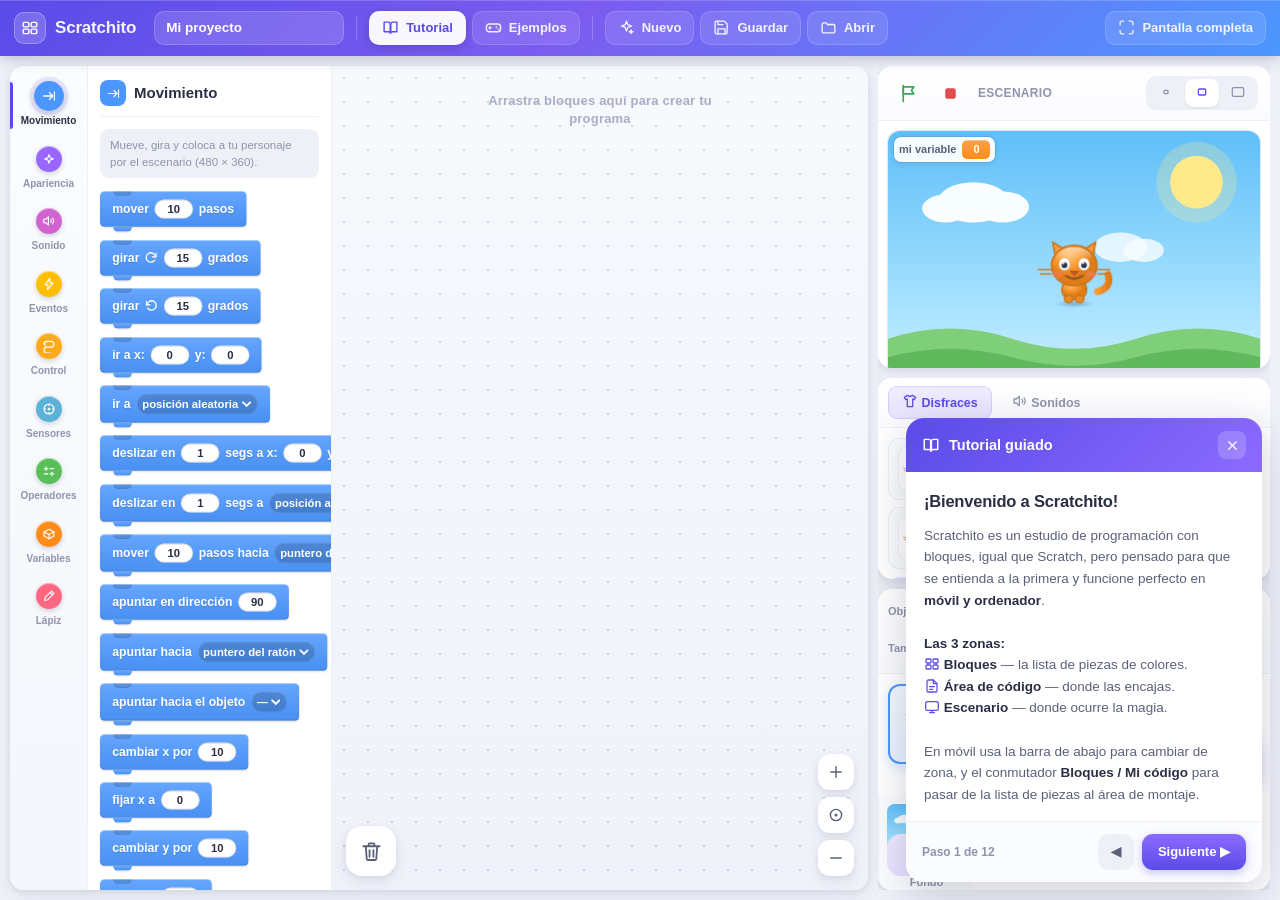
==== commit 4b563cc5: "Arregla el encaje vertical: nada se corta abajo en ninguna pantalla - La columna del escenario repar" ====
--- a/src.html
+++ b/src.html
@@ -83,7 +83,7 @@
 
       <div class="right-stack">
 
-        <div class="card" style="flex:0 1 auto;max-height:238px">
+        <div class="card assets-card">
           <div class="tabs">
             <button class="tab active" data-tab="costumes"><span class="ic ic-shirt"></span> Disfraces</button>
             <button class="tab" data-tab="sounds"><span class="ic ic-speaker"></span> Sonidos</button>
@@ -91,7 +91,7 @@
           <div id="assetsPane"></div>
         </div>
 
-        <div class="card sprite-panel" style="flex:1 1 auto">
+        <div class="card sprite-panel">
           <div class="sprite-list-wrap">
             <div class="sp-info">
               <label class="sp-field">Objeto <input id="fName" class="name"></label>
--- a/styles.css
+++ b/styles.css
@@ -162,10 +162,11 @@
 
 /* --------- Columna escenario --------- */
 .stage-col{
-  width:392px;flex:0 0 392px;display:flex;flex-direction:column;min-height:0;gap:10px
+  width:392px;flex:0 0 392px;display:flex;flex-direction:column;min-height:0;gap:10px;overflow:hidden
 }
 .stage-card-main{
-  background:var(--panel);border-radius:var(--r);box-shadow:var(--sh-2);overflow:hidden;flex:0 0 auto
+  background:var(--panel);border-radius:var(--r);box-shadow:var(--sh-2);overflow:hidden;
+  flex:0 1 auto;min-height:0;display:flex;flex-direction:column
 }
 .stage-head{
   display:flex;align-items:center;gap:6px;padding:9px 12px;border-bottom:1px solid var(--line-2);
@@ -182,9 +183,13 @@
 .size-btns button{padding:5px 9px;border-radius:8px;font-size:12px;color:var(--ink-3);font-weight:700;transition:.15s}
 .size-btns button.active{background:#fff;color:var(--brand);box-shadow:var(--sh-1)}
 
-.stage-holder{padding:10px;display:flex;justify-content:center;background:#fff}
+.stage-holder{
+  padding:10px;display:flex;justify-content:center;align-items:flex-start;background:#fff;
+  min-height:0;flex:1 1 auto;overflow:hidden
+}
 #stage{
-  position:relative;width:100%;max-width:520px;aspect-ratio:4/3;background:#fff;
+  position:relative;width:100%;max-width:min(520px, calc((100dvh - 330px) * 4 / 3));
+  aspect-ratio:4/3;background:#fff;margin-inline:auto;
   border-radius:12px;overflow:hidden;touch-action:none;
   box-shadow:0 0 0 1px var(--line), inset 0 0 40px rgba(23,28,61,.035)
 }
@@ -223,7 +228,7 @@
 }
 
 /* Panel inferior derecho: assets + sprites */
-.right-stack{flex:1;min-height:0;display:flex;flex-direction:column;gap:10px}
+.right-stack{flex:1 1 auto;min-height:0;display:flex;flex-direction:column;gap:10px;overflow:hidden}
 .card{background:var(--panel);border-radius:var(--r);box-shadow:var(--sh-2);overflow:hidden;display:flex;flex-direction:column;min-height:0}
 
 /* Pestañas disfraces/sonidos */
@@ -265,8 +270,8 @@
 .bigadd:hover{background:#F7F5FF;box-shadow:inset 0 0 0 2px #CFC4FF}
 
 /* Lista de objetos */
-.sprite-panel{display:flex;min-height:0;flex:1}
-.sprite-list-wrap{flex:1;min-width:0;display:flex;flex-direction:column;position:relative}
+.sprite-panel{display:flex;min-height:0;flex:1 1 auto;overflow:hidden}
+.sprite-list-wrap{flex:1;min-width:0;min-height:0;display:flex;flex-direction:column;position:relative;overflow:hidden}
 .sp-info{display:flex;flex-wrap:wrap;gap:7px;padding:9px 10px;border-bottom:1px solid var(--line-2);background:linear-gradient(180deg,#fff,#FAFBFE)}
 .sp-field{display:flex;align-items:center;gap:5px;font-size:11px;font-weight:700;color:var(--ink-3)}
 .sp-field input{
@@ -297,11 +302,13 @@
 .sp-card:hover .del,.sp-card.sel .del{opacity:1}
 .stage-card{
   width:96px;flex:0 0 96px;border-left:1px solid var(--line-2);background:#FBFCFE;padding:10px 8px;
-  text-align:center;font-size:11px;font-weight:700;color:var(--ink-3)
+  text-align:center;font-size:11px;font-weight:700;color:var(--ink-3);
+  min-height:0;overflow-y:auto;overflow-x:hidden;position:relative;
+  display:flex;flex-direction:column;gap:6px
 }
 .stage-card .thumb{width:100%;aspect-ratio:4/3;border-radius:8px;object-fit:cover;margin-bottom:6px;box-shadow:inset 0 0 0 1px var(--line)}
 .addbtn{
-  position:absolute;right:12px;bottom:12px;width:50px;height:50px;border-radius:17px;
+  position:absolute;right:12px;bottom:12px;flex:0 0 auto;width:50px;height:50px;border-radius:17px;
   background:linear-gradient(180deg,var(--brand-2),var(--brand));color:#fff;font-size:22px;
   display:grid;place-items:center;box-shadow:0 6px 18px rgba(90,75,232,.42);z-index:12;transition:.15s
 }
@@ -807,3 +814,175 @@
 }
 
 .blk-ic{width:15px;height:15px;vertical-align:-.22em;margin-left:1px}
+
+/* --- Reparto vertical de la columna derecha (evita que se corte abajo) --- */
+.assets-card{flex:1 1 40%;min-height:120px;max-height:clamp(150px,32dvh,260px)}
+.sprite-panel{flex:1 1 60%;min-height:140px}
+
+/* El "+" de fondos se queda pegado abajo dentro de su columna */
+.stage-card #addBackdrop{
+  position:sticky;right:auto;bottom:4px;align-self:center;margin-top:auto;
+  width:42px;height:42px;border-radius:14px;flex:0 0 42px
+}
+.stage-card #addBackdrop .ic{width:20px;height:20px}
+
+/* --- Pantallas bajas: se reparte el alto sin recortar nada --- */
+@media (min-width:901px) and (max-height:820px){
+  .assets-card{flex:0 1 auto;max-height:clamp(120px,24dvh,200px);min-height:104px}
+  .sprite-panel{min-height:120px}
+}
+@media (min-width:901px) and (max-height:680px){
+  .assets-card{max-height:132px;min-height:92px}
+  .sprite-panel{min-height:104px}
+  .sp-card{width:62px;height:70px}
+  .sp-card img{width:32px;height:32px}
+  .stage-card{width:84px;flex:0 0 84px}
+}
+@media (min-width:901px) and (max-height:560px){
+  .assets-card{display:none}
+  .sprite-panel{min-height:90px}
+}
+
+/* ===================================================================
+   Encaje vertical en móvil: nada se corta por debajo de la pantalla
+   =================================================================== */
+@media (max-width:900px){
+  /* La vista Escenario reparte el alto: escenario arriba, objetos abajo */
+  body[data-view=stage] .stage-col{
+    height:100%;min-height:0;overflow:hidden;gap:8px;padding-bottom:0
+  }
+  body[data-view=stage] .stage-card-main{flex:0 0 auto}
+  body[data-view=stage] .right-stack{flex:1 1 auto;min-height:0;overflow:hidden}
+  /* En la vista Escenario los disfraces viven en su propia pestaña */
+  body[data-view=stage] .assets-card{display:none}
+  body[data-view=stage] .sprite-panel{flex:1 1 auto;min-height:0}
+
+  /* El escenario nunca puede empujar al resto fuera de la pantalla */
+  #stage{max-width:min(520px, calc((100dvh - 300px) * 4 / 3))}
+  .stage-holder{padding:8px}
+
+  /* La lista de objetos hace scroll en lugar de desbordar */
+  .sprite-list{padding-bottom:74px}
+  .stage-card{overflow-y:auto}
+  .stage-card #addBackdrop{width:40px;height:40px;flex-basis:40px}
+}
+
+/* Móviles bajos (≤700 px de alto): se compacta todo */
+@media (max-width:900px) and (max-height:700px){
+  #stage{max-width:min(520px, calc((100dvh - 250px) * 4 / 3))}
+  .sp-info{padding:6px 8px;gap:5px}
+  .sp-field{font-size:10px}
+  .sp-field input{padding:6px 7px;font-size:11.5px;width:50px}
+  .sp-card{width:64px;height:72px}
+  .sp-card img{width:36px;height:36px}
+  .stage-card{width:74px;flex-basis:74px}
+  .mobile-tabs button{padding:6px 2px;font-size:9.5px}
+  .mobile-tabs button .ic{width:19px;height:19px}
+}
+
+/* Móvil apaisado: el escenario manda, el resto se esconde */
+@media (max-width:900px) and (orientation:landscape) and (max-height:480px){
+  body[data-view=stage] .right-stack{display:none}
+  #stage{max-width:min(520px, calc((100dvh - 130px) * 4 / 3))}
+}
+
+/* --- Móvil: sin controles duplicados y panel inferior legible --- */
+@media (max-width:900px){
+  /* La runbar ya trae bandera y stop: la cabecera del escenario no los repite */
+  .stage-head .runbtn{display:none}
+  .stage-head{padding:7px 10px}
+  .stage-title{margin-left:0}
+
+  /* Info del objeto en una línea ordenada, sin solaparse con el botón + */
+  .sp-info{padding:8px 10px;gap:6px 8px;padding-right:72px}
+  .sp-field input.name{min-width:96px;flex:1}
+
+  /* La columna de fondos muestra su etiqueta completa */
+  .stage-card{padding:8px 6px 10px;display:flex;flex-direction:column;align-items:center}
+  .stage-card .thumb{margin-bottom:4px}
+  .stage-card .lbl,.stage-card span{line-height:1.25;word-break:break-word}
+
+  /* La lista de objetos siempre tiene alto propio visible */
+  .sprite-panel{min-height:150px}
+  .sprite-list{padding:10px 10px 70px;align-content:flex-start}
+}
+@media (max-width:900px) and (max-height:700px){
+  .sprite-panel{min-height:132px}
+}
+
+/* --- Móvil: garantizar que la lista de objetos se vea entera --- */
+@media (max-width:900px){
+  /* El escenario cede alto para que el panel de objetos quepa completo */
+  #stage{max-width:min(520px, calc((100dvh - 360px) * 4 / 3))}
+  body[data-view=stage] .sprite-panel{flex:1 1 auto;min-height:168px}
+  /* Miniatura de fondo compacta, con su texto completo */
+  .stage-card{width:78px;flex-basis:78px;padding:8px 5px}
+  .stage-card .thumb{width:60px;aspect-ratio:4/3}
+  .stage-card{font-size:10px}
+}
+@media (max-width:900px) and (max-height:700px){
+  #stage{max-width:min(520px, calc((100dvh - 330px) * 4 / 3))}
+  body[data-view=stage] .sprite-panel{min-height:150px}
+}
+
+/* --- El escenario se limita por ALTURA real disponible (no solo por ancho) --- */
+@media (max-width:900px){
+  body[data-view=stage] .stage-holder{
+    min-height:0;flex:1 1 auto;align-items:center;justify-content:center;overflow:hidden
+  }
+  body[data-view=stage] #stage{
+    width:auto;height:100%;max-height:100%;max-width:100%;aspect-ratio:4/3;margin:0 auto
+  }
+  body[data-view=stage] .stage-card-main{
+    flex:1 1 auto;min-height:0;max-height:calc(100dvh - 330px)
+  }
+  body[data-view=stage] .sprite-panel{flex:0 0 auto;height:176px;min-height:176px}
+}
+@media (max-width:900px) and (max-height:700px){
+  body[data-view=stage] .stage-card-main{max-height:calc(100dvh - 300px)}
+  body[data-view=stage] .sprite-panel{height:154px;min-height:154px}
+}
+
+/* --- Reparto final móvil: el escenario ocupa el hueco libre --- */
+@media (max-width:900px){
+  body[data-view=stage] .stage-col{height:100%;display:flex;flex-direction:column}
+  body[data-view=stage] .stage-card-main{
+    flex:1 1 auto;min-height:0;max-height:none;display:flex;flex-direction:column;justify-content:center
+  }
+  body[data-view=stage] .right-stack{flex:0 0 auto;min-height:0;overflow:visible}
+  body[data-view=stage] .sprite-panel{height:auto;min-height:0;max-height:210px}
+  body[data-view=stage] .sprite-list{padding-bottom:64px}
+}
+
+/* El escenario nunca se desborda por los lados */
+@media (max-width:900px){
+  body[data-view=stage] #stage{max-width:100%;max-height:100%;aspect-ratio:4/3}
+  body[data-view=stage] .stage-holder{
+    display:grid;place-items:center;padding:8px;
+    container-type:size
+  }
+  body[data-view=stage] .stage-holder > #stage{
+    width:min(100cqw, calc(100cqh * 4 / 3));
+    height:auto;aspect-ratio:4/3
+  }
+}
+
+/* --- Vista Recursos: los disfraces mandan, la lista de objetos se compacta --- */
+@media (max-width:900px){
+  body[data-view=assets] .assets-card{
+    display:flex!important;flex:1 1 auto;min-height:0;max-height:none
+  }
+  body[data-view=assets] #assetsPane{flex:1;min-height:0;overflow:auto}
+  body[data-view=assets] .sprite-panel{flex:0 0 auto;height:auto;max-height:168px;min-height:0}
+  body[data-view=assets] .sprite-list{padding-bottom:62px}
+  /* fila de disfraz legible en pantallas estrechas */
+  .asset-row{flex-wrap:wrap;row-gap:8px}
+  .asset-row .nm{font-size:12.5px;line-height:1.25}
+  .asset-row .acts{margin-left:auto;flex-wrap:wrap;justify-content:flex-end}
+}
+@media (max-width:400px){
+  .asset-row .txt{flex:1 1 100%;min-width:0;order:2}
+  .asset-row .thumbbox{order:1}
+  .asset-row .acts{order:3;flex:1 1 100%;margin-left:0;justify-content:stretch}
+  .asset-row .acts .minibtn{flex:1;text-align:center;padding:9px 6px}
+}
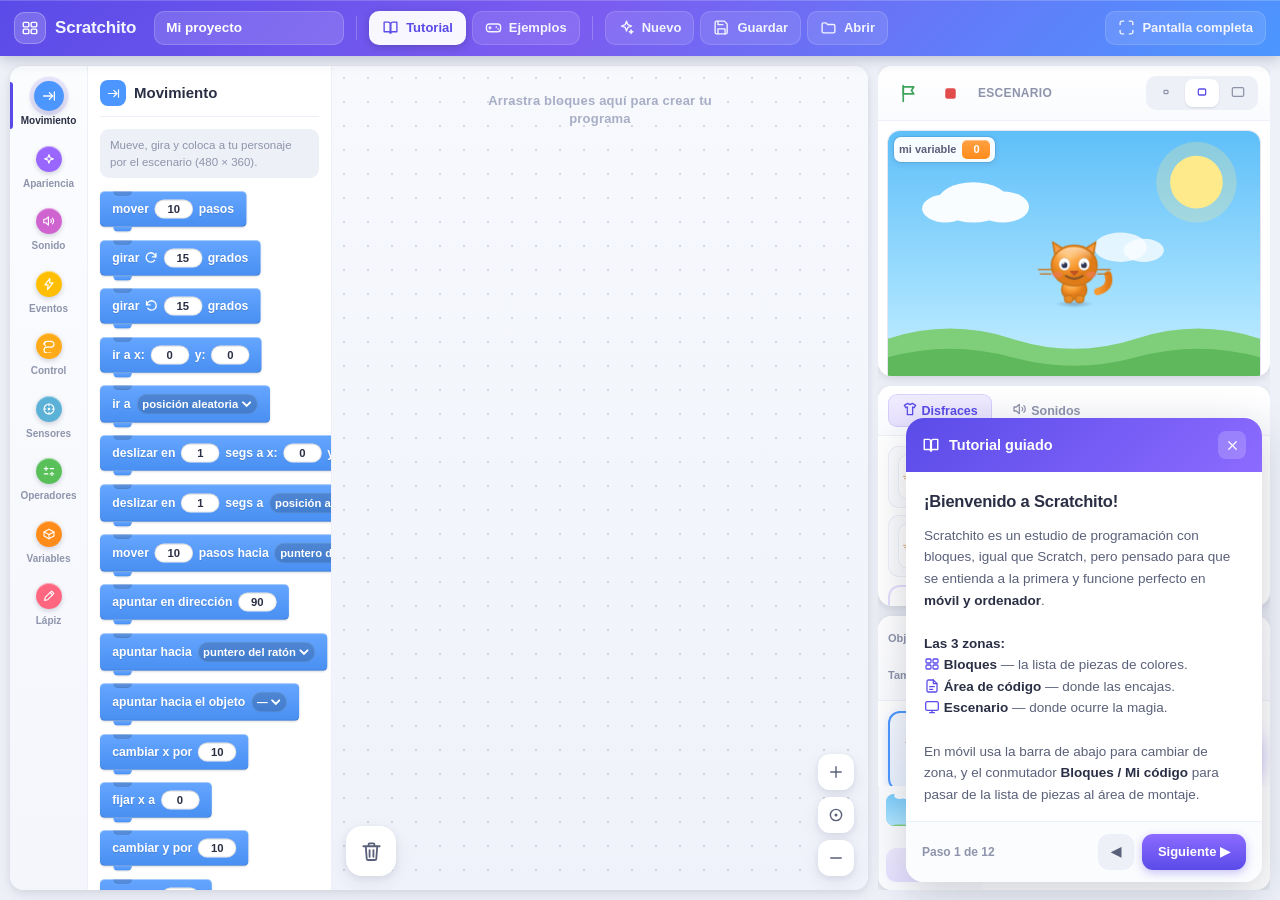
==== commit 80901585: "Elimina solapes: ningun boton tapa a otro elemento - El boton + de fondos pasa de sticky a flujo nor" ====
--- a/src.html
+++ b/src.html
@@ -106,8 +106,8 @@
           </div>
           <div class="stage-card">
             <img class="thumb" id="stageThumb" alt="">
-            Fondo
-            <button class="minibtn accent" id="addBackdrop" style="margin-top:8px;width:100%"><span class="ic ic-image"></span></button>
+            <span class="sc-lbl">Fondo</span>
+            <button class="minibtn accent" id="addBackdrop" title="Elegir fondo"><span class="ic ic-image"></span></button>
           </div>
         </div>
 
--- a/styles.css
+++ b/styles.css
@@ -819,12 +819,12 @@
 .assets-card{flex:1 1 40%;min-height:120px;max-height:clamp(150px,32dvh,260px)}
 .sprite-panel{flex:1 1 60%;min-height:140px}
 
-/* El "+" de fondos se queda pegado abajo dentro de su columna */
+/* El "+" de fondos va en flujo normal, nunca encima de la miniatura */
 .stage-card #addBackdrop{
-  position:sticky;right:auto;bottom:4px;align-self:center;margin-top:auto;
-  width:42px;height:42px;border-radius:14px;flex:0 0 42px
-}
-.stage-card #addBackdrop .ic{width:20px;height:20px}
+  position:static;margin-top:6px;width:100%;flex:0 0 auto;
+  padding:8px 6px;border-radius:10px;display:grid;place-items:center
+}
+.stage-card #addBackdrop .ic{width:18px;height:18px}
 
 /* --- Pantallas bajas: se reparte el alto sin recortar nada --- */
 @media (min-width:901px) and (max-height:820px){
@@ -864,7 +864,7 @@
   /* La lista de objetos hace scroll en lugar de desbordar */
   .sprite-list{padding-bottom:74px}
   .stage-card{overflow-y:auto}
-  .stage-card #addBackdrop{width:40px;height:40px;flex-basis:40px}
+  
 }
 
 /* Móviles bajos (≤700 px de alto): se compacta todo */
@@ -986,3 +986,76 @@
   .asset-row .acts{order:3;flex:1 1 100%;margin-left:0;justify-content:stretch}
   .asset-row .acts .minibtn{flex:1;text-align:center;padding:9px 6px}
 }
+
+/* --- Columna de fondo: miniatura, etiqueta y botón apilados sin solaparse --- */
+.stage-card{
+  display:flex;flex-direction:column;align-items:stretch;gap:0;
+  padding:10px 8px;overflow-y:auto;min-height:0
+}
+.stage-card .thumb{width:100%;flex:0 0 auto;margin-bottom:4px}
+.stage-card .sc-lbl{display:block;font-size:11px;font-weight:700;color:var(--ink-3);line-height:1.2;margin-bottom:2px}
+
+/* --- Columna de fondo compacta: miniatura + botón siempre visibles --- */
+.stage-card{width:104px;flex:0 0 104px;padding:8px 7px 10px}
+.stage-card .thumb{aspect-ratio:4/3;margin-bottom:3px}
+.stage-card .sc-lbl{font-size:10.5px;margin-bottom:4px}
+.stage-card #addBackdrop{margin-top:0;padding:9px 6px;font-size:11.5px}
+
+/* El botón + de objetos no se sienta encima de la tarjeta de fondo */
+.sprite-list-wrap .addbtn{right:10px;bottom:10px}
+
+/* --- Paleta: los bloques largos no se recortan, se ajustan --- */
+/* Paleta: bloques largos accesibles con scroll horizontal suave */
+.palette{overflow-x:auto;scrollbar-width:thin}
+.palette .blockrow{width:max-content;min-width:100%}
+.palette select.bfield{max-width:160px;text-overflow:ellipsis}
+
+/* La fila de datos del objeto nunca queda bajo la tarjeta de fondo */
+@media (max-width:900px){
+  .sprite-panel{position:relative;align-items:stretch}
+  .sp-info{flex-wrap:wrap;row-gap:6px}
+  body[data-view=assets] .sprite-panel{max-height:190px}
+  body[data-view=assets] .stage-card{align-self:stretch}
+}
+
+/* --- Tarjeta de fondo: todo cabe sin scroll ni recortes --- */
+.stage-card{
+  width:104px;flex:0 0 104px;padding:8px 7px;overflow:visible;
+  display:flex;flex-direction:column;justify-content:flex-start
+}
+.stage-card .thumb{width:100%;aspect-ratio:4/3;flex:0 0 auto;margin-bottom:3px}
+.stage-card .sc-lbl{flex:0 0 auto}
+.stage-card #addBackdrop{flex:0 0 auto;margin-top:4px;padding:8px 4px}
+/* si el alto aprieta, la miniatura cede antes que el botón */
+@media (max-height:760px){
+  .stage-card .thumb{aspect-ratio:16/10}
+}
+@media (max-height:660px){
+  .stage-card{width:94px;flex-basis:94px;padding:7px 6px}
+  .stage-card .thumb{aspect-ratio:16/9}
+  .stage-card .sc-lbl{font-size:10px;margin-bottom:2px}
+  .stage-card #addBackdrop{padding:7px 4px;font-size:11px}
+}
+
+/* --- El panel inferior reserva el alto que su contenido necesita --- */
+@media (min-width:901px){
+  .sprite-panel{min-height:176px}
+  .assets-card{flex:0 1 auto;max-height:clamp(120px,26dvh,220px)}
+  /* la tarjeta de fondo se ajusta al panel, sin desbordarlo */
+  .stage-card{max-height:100%;overflow:hidden}
+  .stage-card .thumb{min-height:0}
+}
+@media (min-width:901px) and (max-height:700px){
+  .sprite-panel{min-height:158px}
+  .assets-card{max-height:clamp(110px,20dvh,160px)}
+}
+
+/* --- Tarjeta de fondo: la miniatura cede, el botón SIEMPRE se ve --- */
+.stage-card{justify-content:flex-start;gap:3px}
+.stage-card .thumb{
+  aspect-ratio:auto;height:auto;max-height:58px;object-fit:cover;flex:0 1 auto;min-height:26px
+}
+.stage-card .sc-lbl{flex:0 0 auto;margin:0}
+.stage-card #addBackdrop{margin-top:auto;flex:0 0 auto}
+@media (max-height:700px){ .stage-card .thumb{max-height:44px} }
+@media (max-height:620px){ .stage-card .thumb{max-height:34px} }
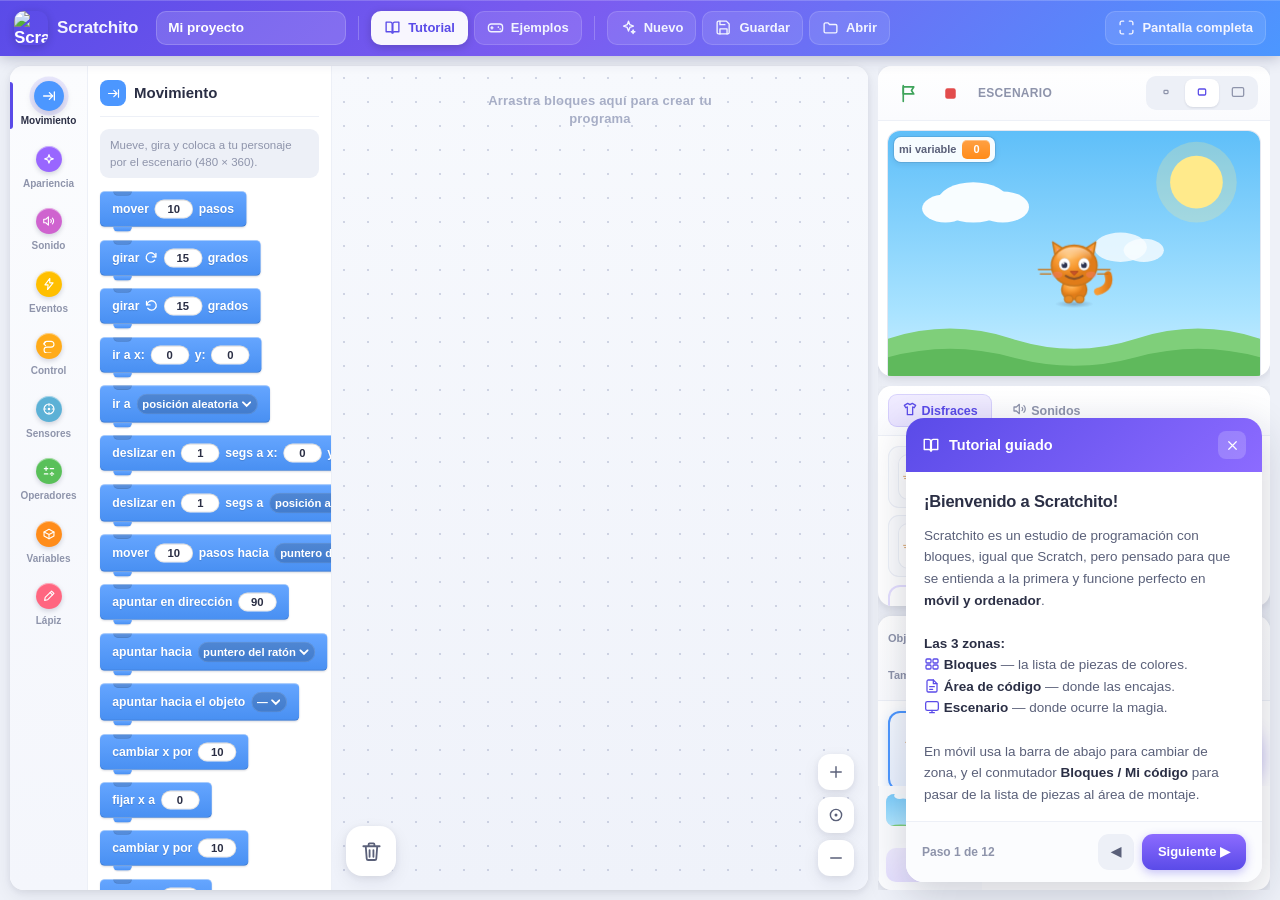
==== commit 548703fd: "Añade logo propio: cabecera, favicon y pantalla de carga - Logo generado con IA, recortado y exporta" ====
--- a/src.html
+++ b/src.html
@@ -5,16 +5,22 @@
 <meta name="viewport" content="width=device-width,initial-scale=1,maximum-scale=1,user-scalable=no,viewport-fit=cover">
 <meta name="theme-color" content="#5A4BE8">
 <title>Scratchito · Estudio de programación con bloques</title>
-<link rel="icon" href="data:image/svg+xml,%3Csvg xmlns='http://www.w3.org/2000/svg' viewBox='0 0 24 24'%3E%3Crect width='24' height='24' rx='6' fill='%235A4BE8'/%3E%3Cg fill='white'%3E%3Crect x='4.5' y='5' width='6.4' height='5.4' rx='1.4'/%3E%3Crect x='13.1' y='5' width='6.4' height='5.4' rx='1.4'/%3E%3Crect x='4.5' y='13.6' width='6.4' height='5.4' rx='1.4'/%3E%3Crect x='13.1' y='13.6' width='6.4' height='5.4' rx='1.4'/%3E%3C/g%3E%3C/svg%3E">
+<link rel="icon" type="image/png" href="__LOGO64__">
+<link rel="apple-touch-icon" href="__LOGO192__">
 <link rel="stylesheet" href="icons.css">
 <link rel="stylesheet" href="styles.css">
 </head>
 <body data-view="stage" data-pane="palette">
+<div id="splash">
+  <img src="__LOGO192__" alt="Scratchito">
+  <b>Scratchito</b>
+  <small>Programa jugando</small>
+</div>
 <div id="app">
 
   <!-- ===== Barra superior ===== -->
   <header class="topbar">
-    <div class="logo"><span class="cat"><span class="ic ic-bricks"></span></span><span class="t">Scratchito</span></div>
+    <div class="logo"><img class="logo-img" src="__LOGO192__" alt="Scratchito" width="34" height="34"><span class="t">Scratchito</span></div>
     <input class="projname" id="projName" placeholder="Mi proyecto" value="Mi proyecto">
     <div class="sep"></div>
     <button class="tbtn primary" id="btnTut"><span class="ic ic-book"></span><span class="t">Tutorial</span></button>
--- a/styles.css
+++ b/styles.css
@@ -1059,3 +1059,31 @@
 .stage-card #addBackdrop{margin-top:auto;flex:0 0 auto}
 @media (max-height:700px){ .stage-card .thumb{max-height:44px} }
 @media (max-height:620px){ .stage-card .thumb{max-height:34px} }
+
+/* ===== Logo de la marca ===== */
+.logo-img{
+  width:34px;height:34px;border-radius:10px;display:block;flex:0 0 auto;
+  box-shadow:0 2px 8px rgba(23,28,61,.22)
+}
+@media (max-width:900px){ .logo-img{width:30px;height:30px;border-radius:9px} }
+
+/* ===== Pantalla de carga ===== */
+#splash{
+  position:fixed;inset:0;z-index:9999;display:flex;flex-direction:column;
+  align-items:center;justify-content:center;gap:2px;
+  background:linear-gradient(150deg,#5A4BE8,#7B5CF0 55%,#4C97FF);
+  animation:splashOut .45s ease .85s forwards
+}
+#splash img{
+  width:104px;height:104px;border-radius:26px;
+  box-shadow:0 14px 40px rgba(0,0,0,.28);
+  animation:splashPop .5s cubic-bezier(.2,1.2,.4,1)
+}
+#splash b{color:#fff;font-size:26px;font-weight:800;letter-spacing:.2px;margin-top:16px}
+#splash small{color:rgba(255,255,255,.82);font-size:13.5px;font-weight:600}
+@keyframes splashPop{from{transform:scale(.6);opacity:0}}
+@keyframes splashOut{to{opacity:0;visibility:hidden;pointer-events:none}}
+@media (prefers-reduced-motion:reduce){
+  #splash{animation:splashOut .2s ease .3s forwards}
+  #splash img{animation:none}
+}
